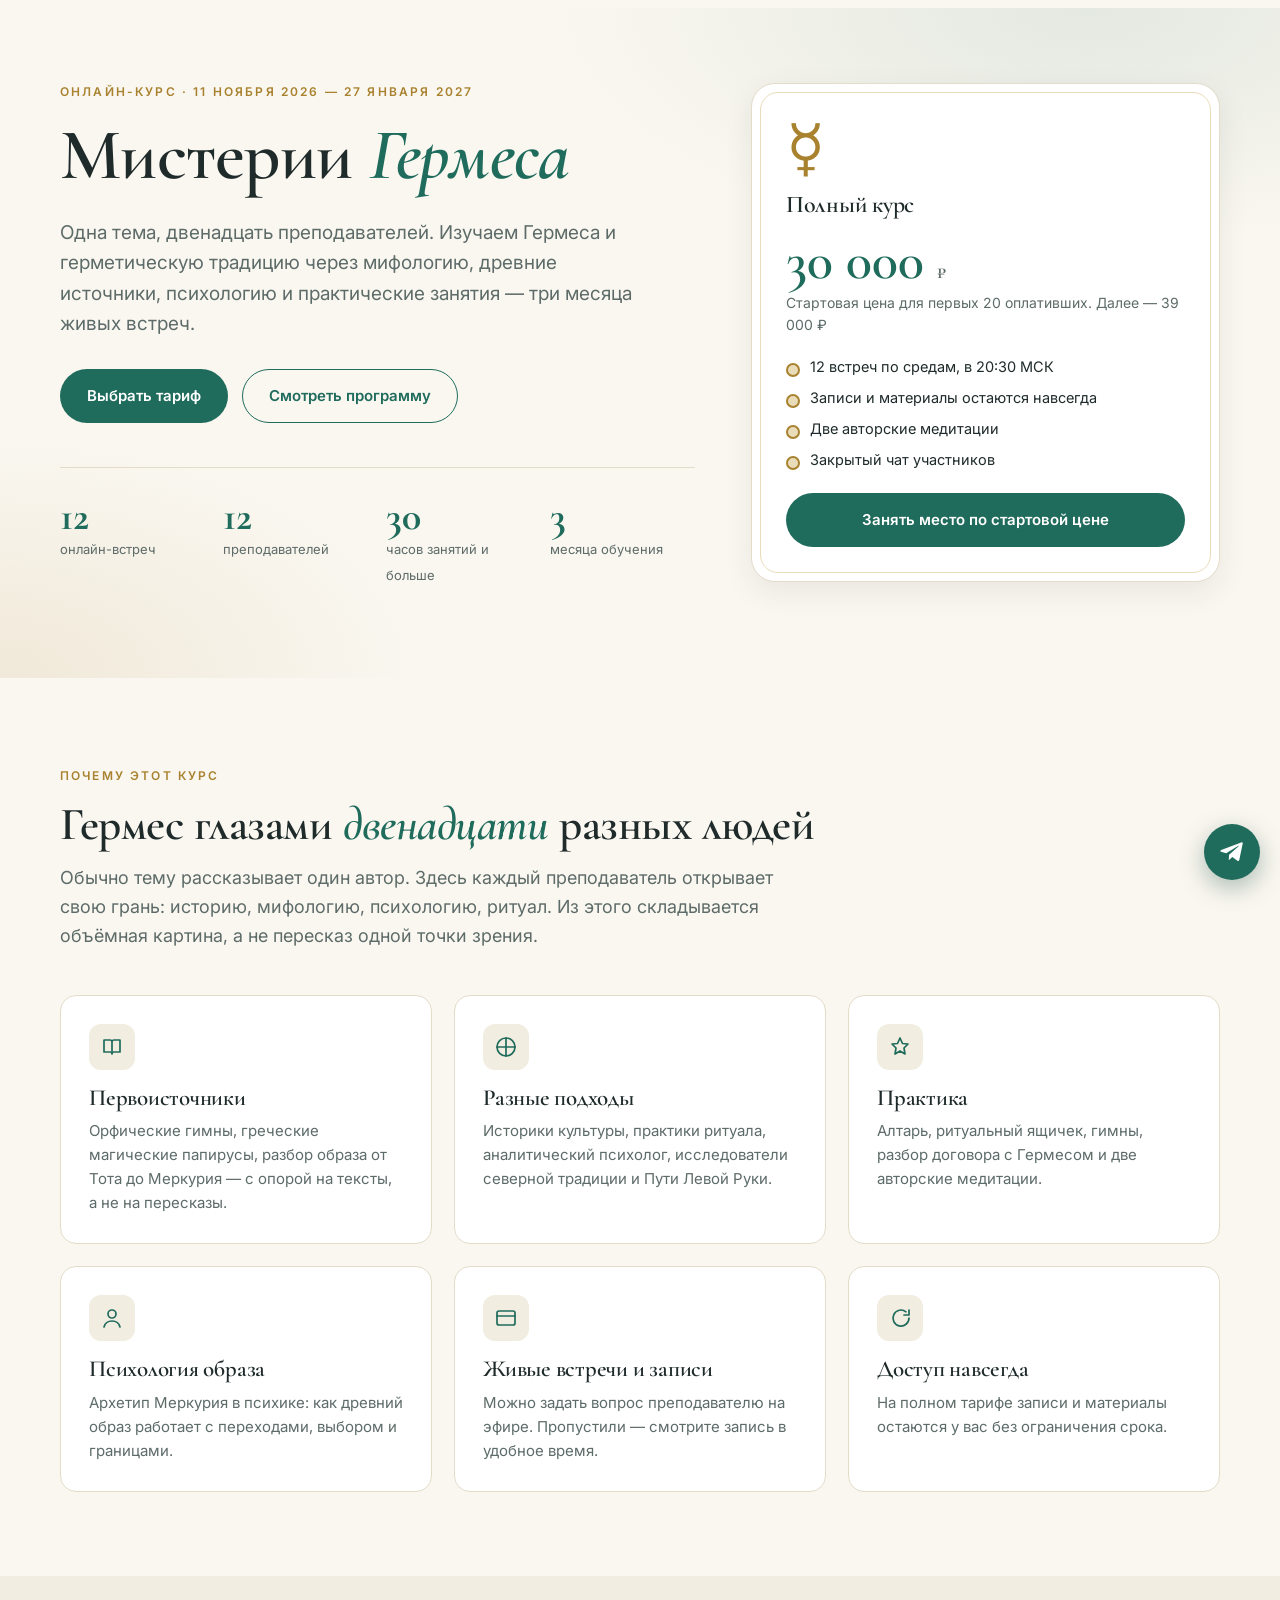
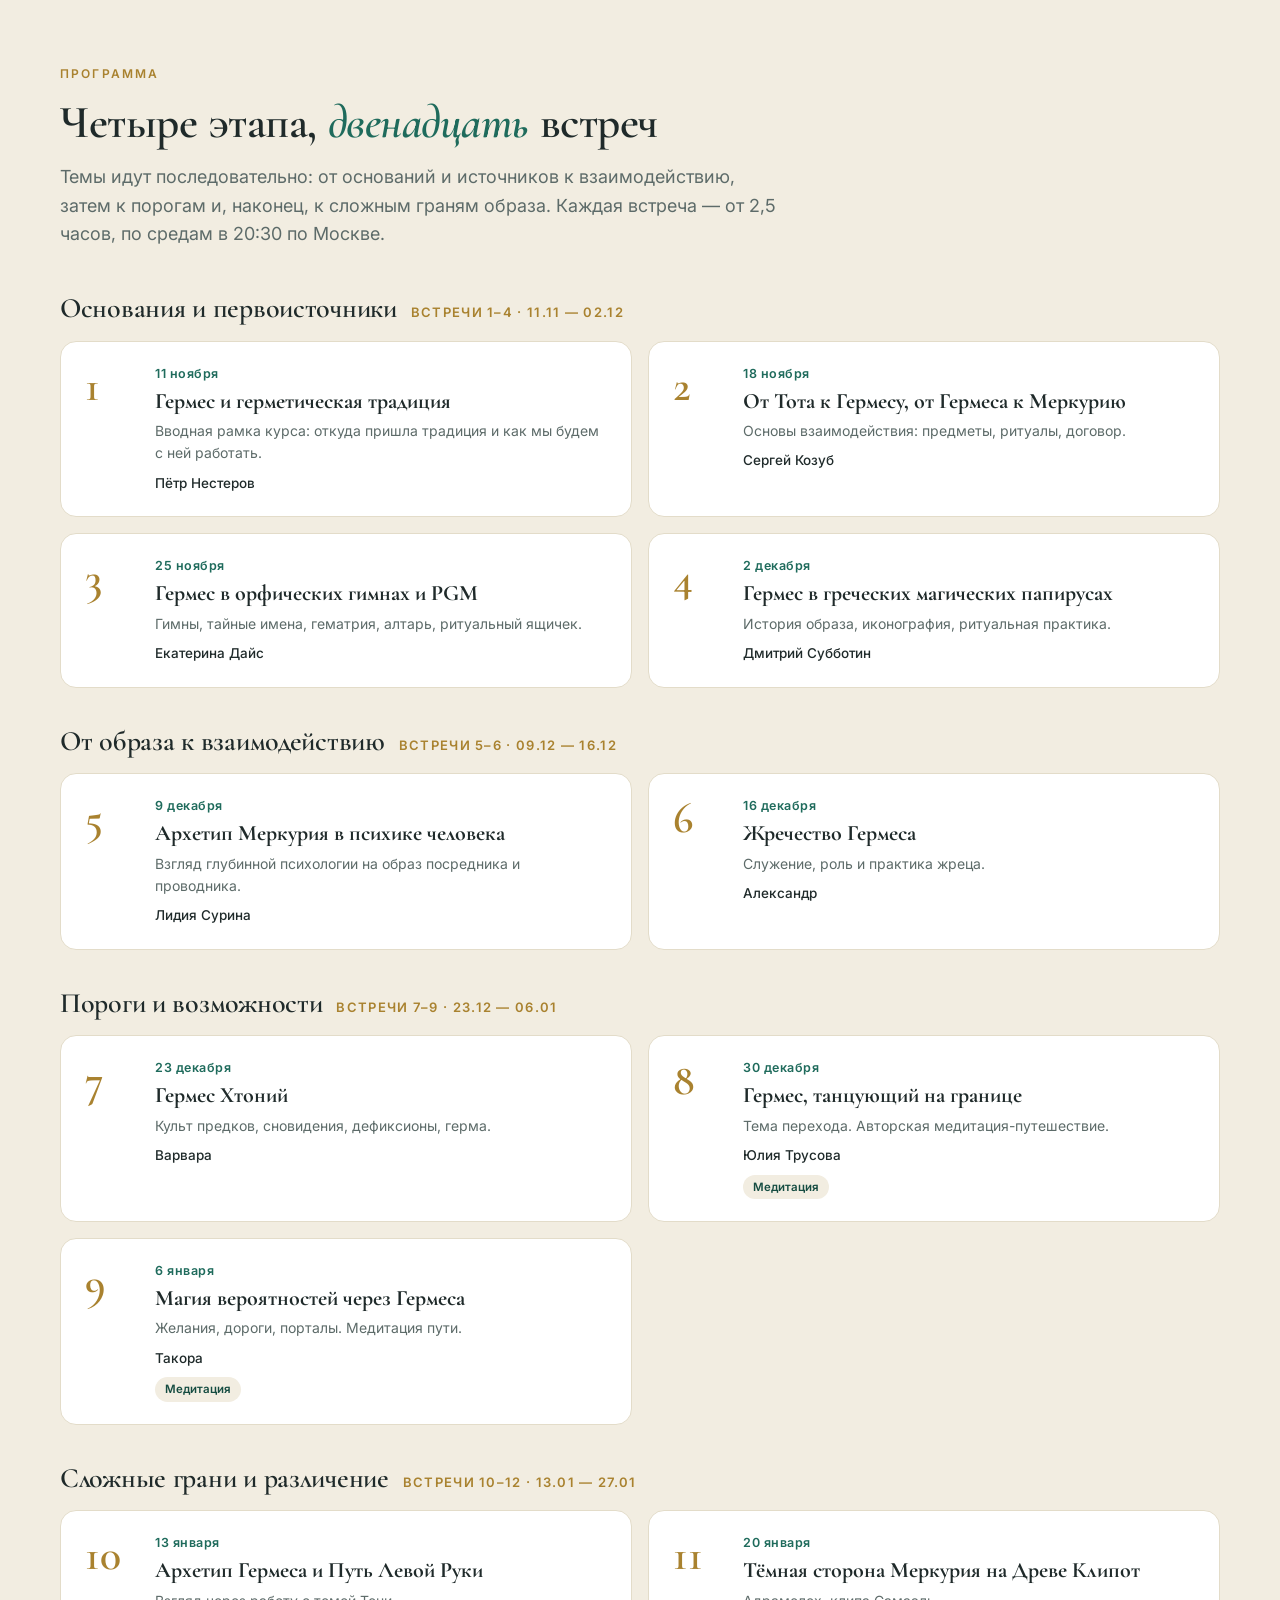
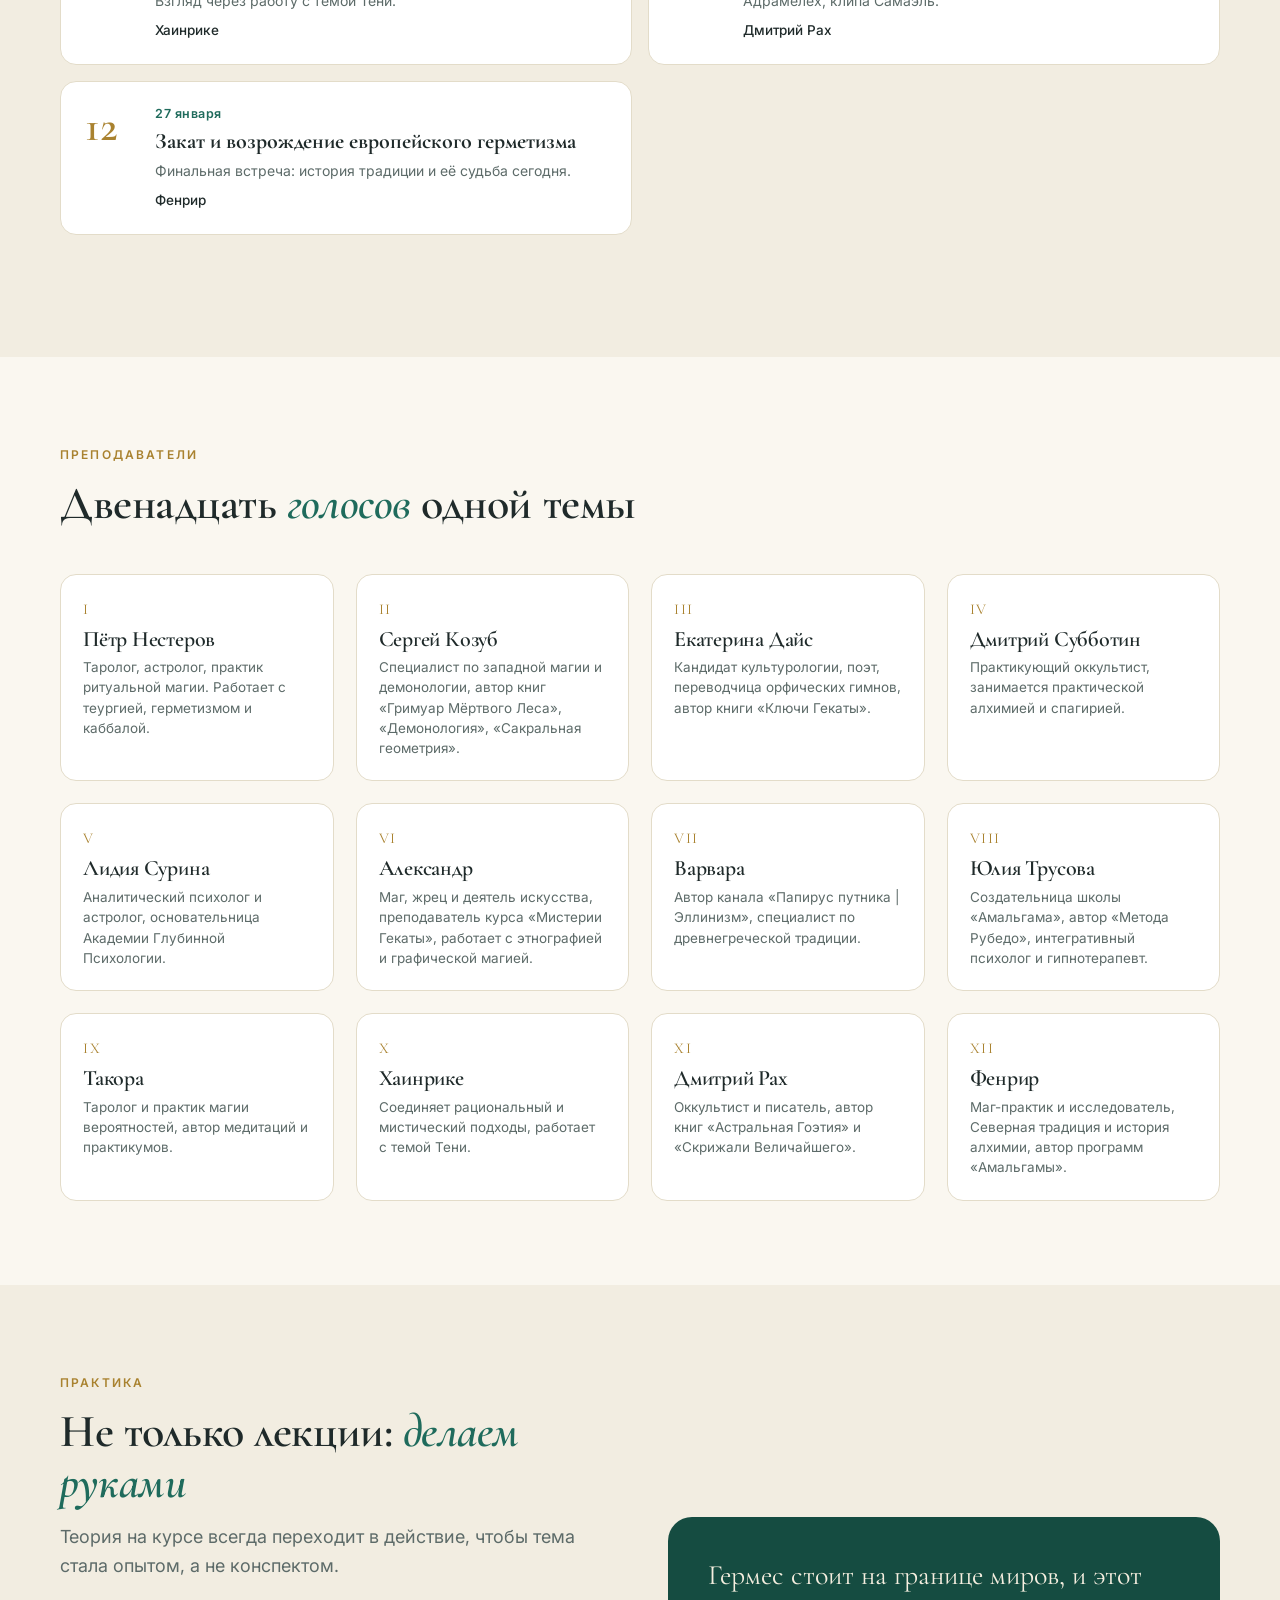
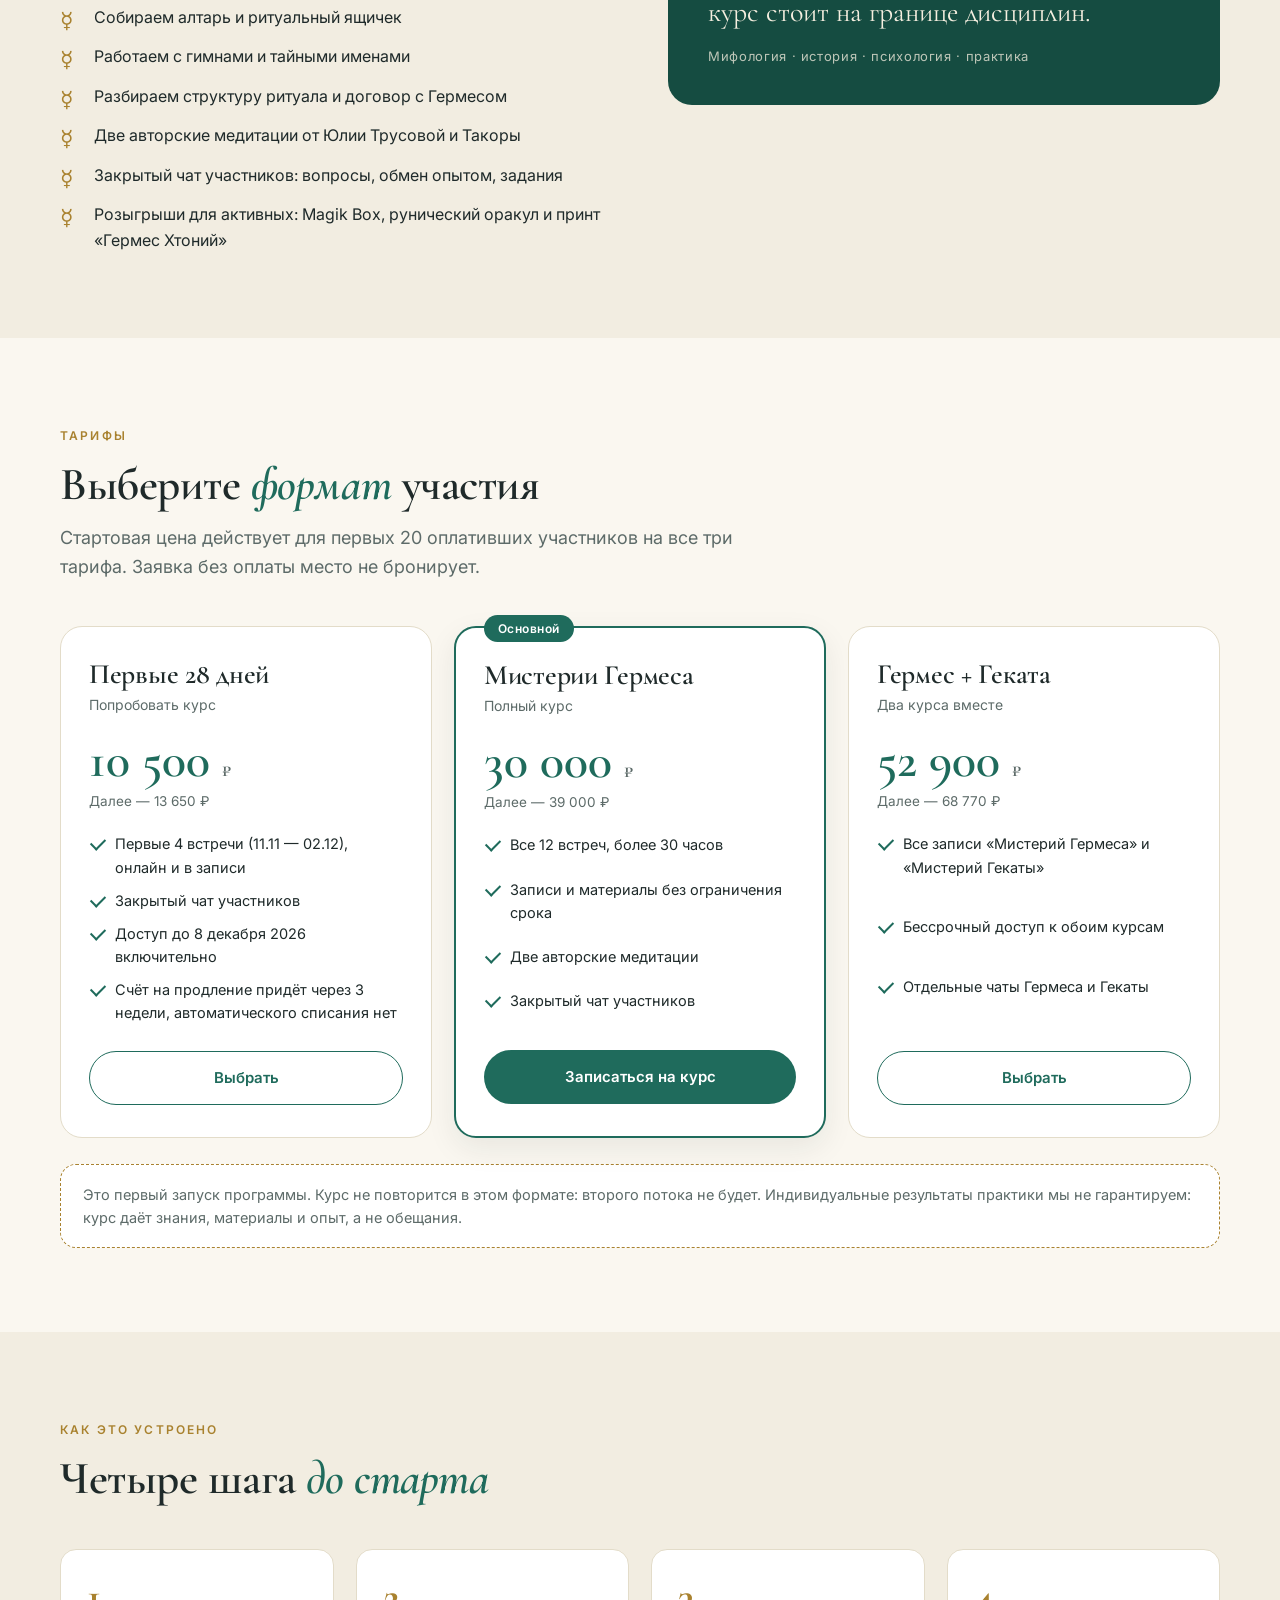
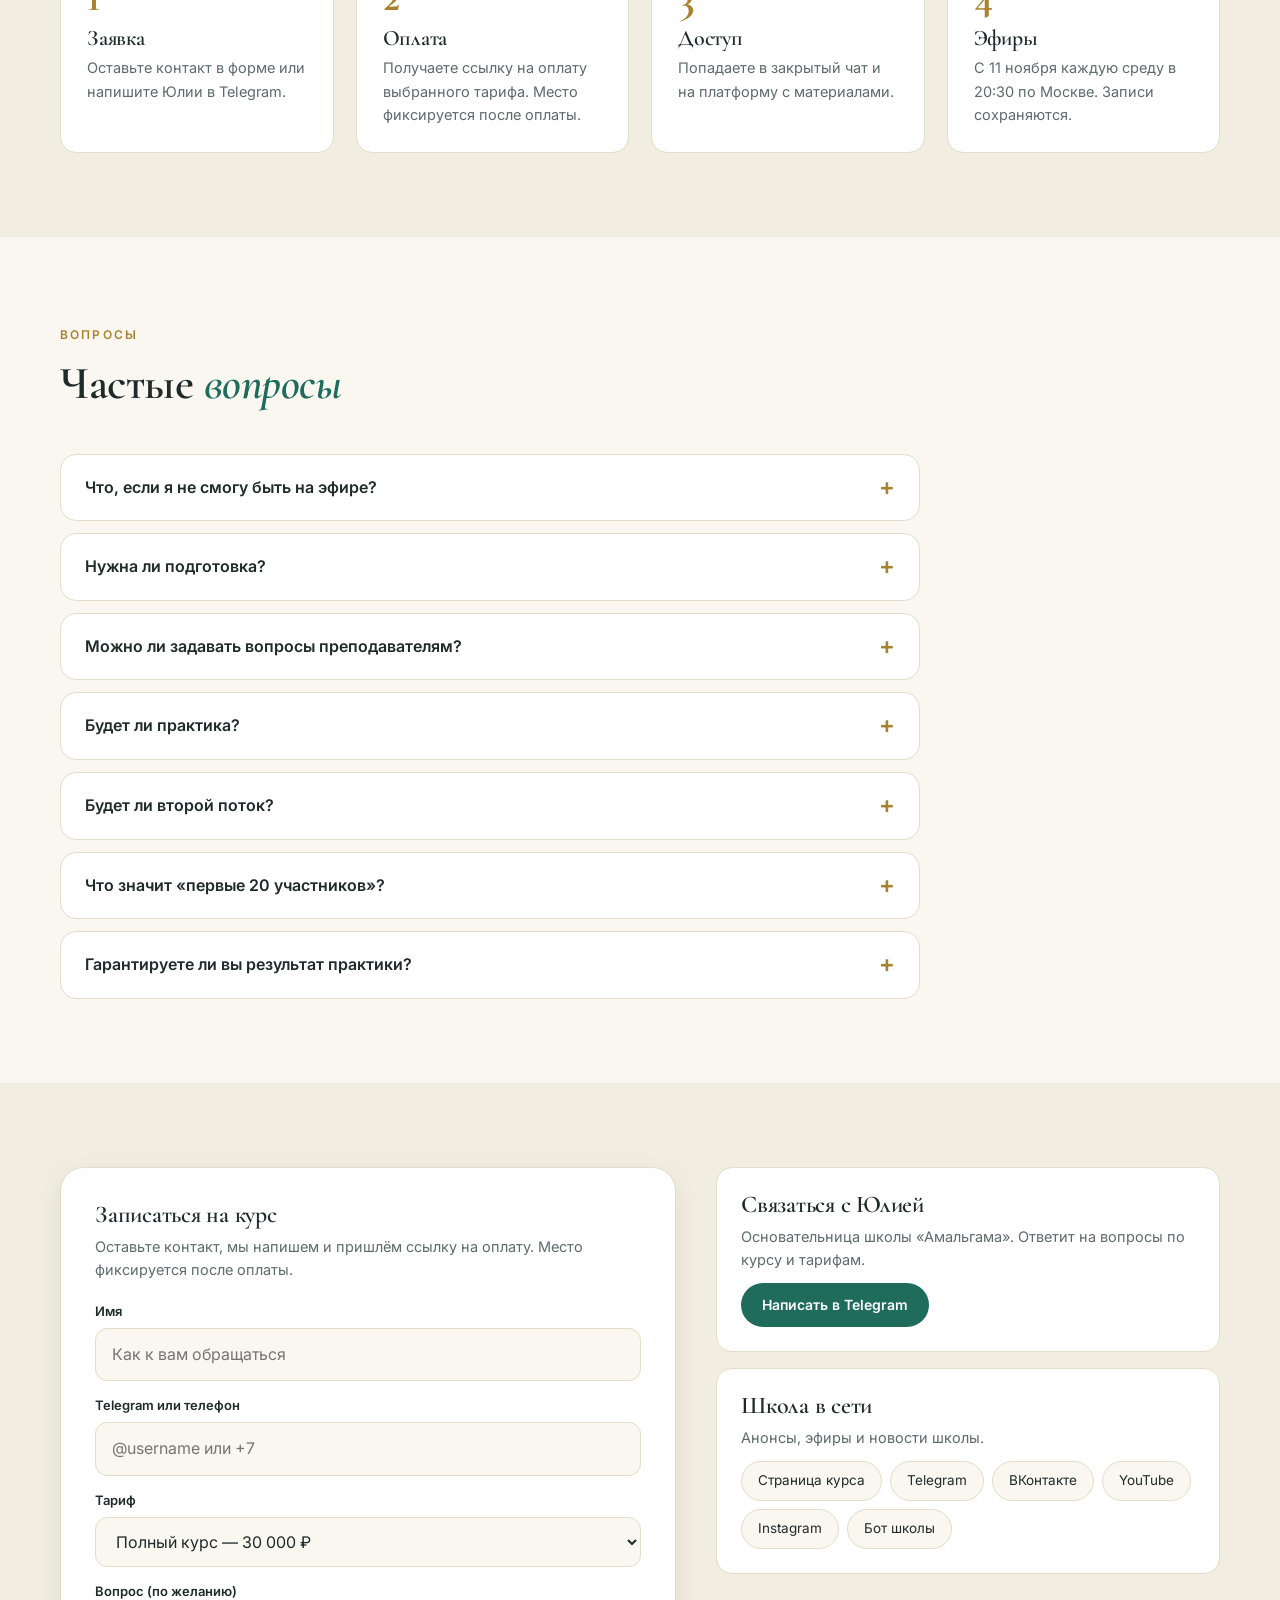
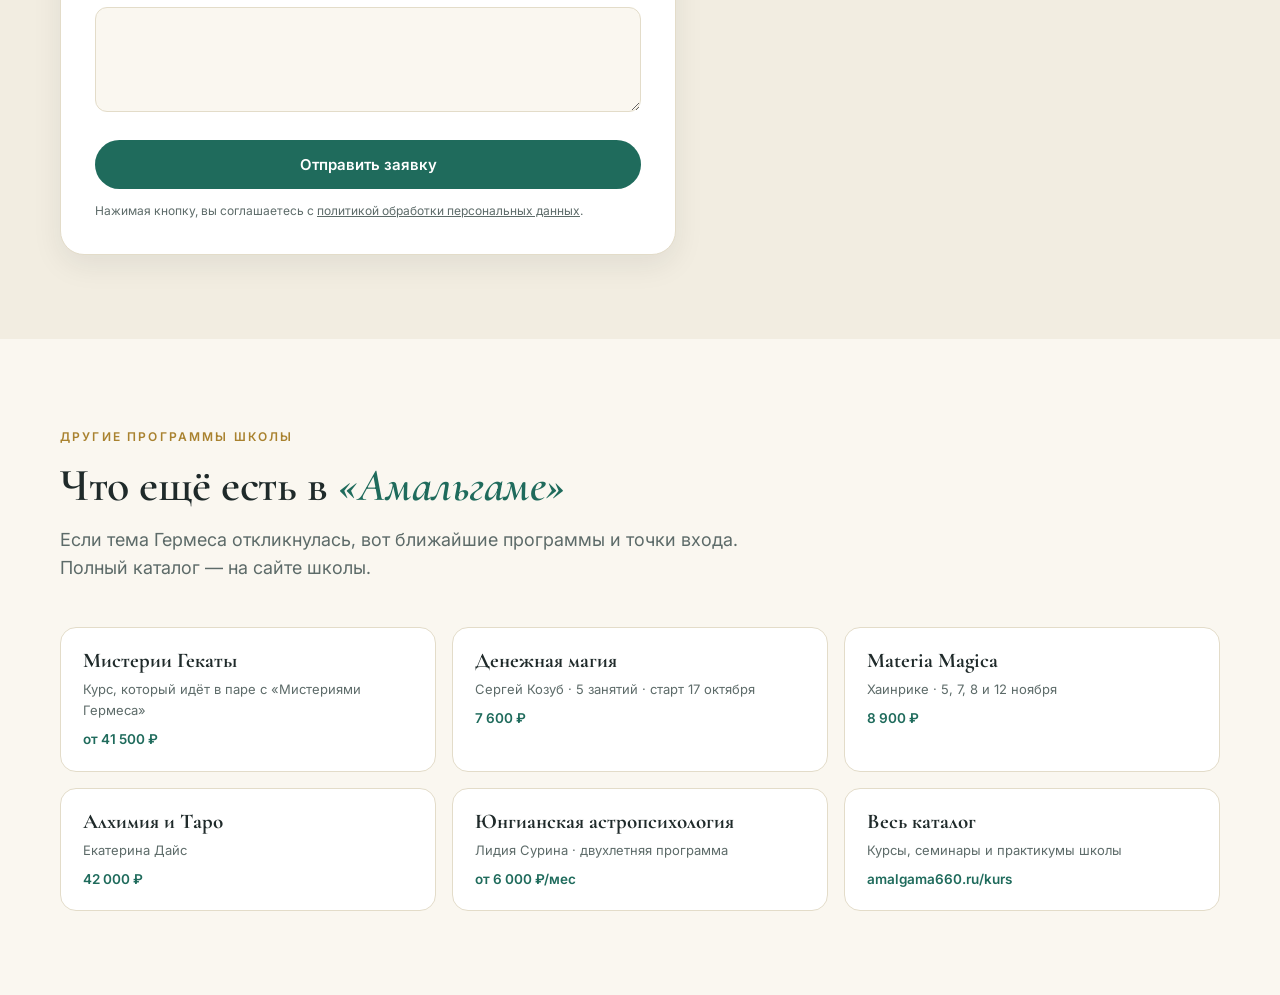
==== bez-shapki.html @ 13ae997c "add variant without header and footer" ====
<!DOCTYPE html>
<html lang="ru">
<head>
<meta charset="UTF-8">
<meta name="viewport" content="width=device-width, initial-scale=1">
<title>Мистерии Гермеса — онлайн-курс от школы «Амальгама»: 12 встреч, 12 преподавателей</title>
<meta name="description" content="Большой авторский онлайн-курс о Гермесе и герметической традиции: 12 встреч с 12 преподавателями, мифология, источники, психология и практика. Старт 11 ноября 2026. Полный курс — 30 000 ₽ для первых 20 участников.">
<link rel="preconnect" href="https://fonts.googleapis.com">
<link rel="preconnect" href="https://fonts.gstatic.com" crossorigin>
<link href="https://fonts.googleapis.com/css2?family=Cormorant+Garamond:ital,wght@0,500;0,600;0,700;1,500;1,600&family=Inter:wght@400;500;600;700&display=swap" rel="stylesheet">
<link rel="stylesheet" href="styles.css">
</head>
<body>

<main id="top" style="padding-top:8px">

<section class="hero">
  <div class="container hero__grid">
    <div>
      <span class="eyebrow">Онлайн-курс · 11 ноября 2026 — 27 января 2027</span>
      <h1>Мистерии <em>Гермеса</em></h1>
      <p class="hero__sub">Одна тема, двенадцать преподавателей. Изучаем Гермеса и герметическую традицию через мифологию, древние источники, психологию и практические занятия — три месяца живых встреч.</p>
      <div class="hero__cta">
        <a href="#tariffs" class="btn btn--primary">Выбрать тариф</a>
        <a href="#program" class="btn btn--ghost">Смотреть программу</a>
      </div>
      <div class="hero__facts">
        <div class="fact"><b data-target="12">12</b><span>онлайн-встреч</span></div>
        <div class="fact"><b data-target="12">12</b><span>преподавателей</span></div>
        <div class="fact"><b data-target="30">30</b><span>часов занятий и больше</span></div>
        <div class="fact"><b data-target="3">3</b><span>месяца обучения</span></div>
      </div>
    </div>
    <div class="hero__card">
      <div class="sym">&#9791;</div>
      <h3>Полный курс</h3>
      <div class="price">30 000 <small>₽</small></div>
      <div class="was">Стартовая цена для первых 20 оплативших. Далее — 39 000 ₽</div>
      <ul>
        <li>12 встреч по средам, в 20:30 МСК</li>
        <li>Записи и материалы остаются навсегда</li>
        <li>Две авторские медитации</li>
        <li>Закрытый чат участников</li>
      </ul>
      <a href="#contact" class="btn btn--primary">Занять место по стартовой цене</a>
    </div>
  </div>
</section>

<section id="why">
  <div class="container">
    <div class="section-head">
      <span class="eyebrow">Почему этот курс</span>
      <h2>Гермес глазами <em>двенадцати</em> разных людей</h2>
      <p class="lead">Обычно тему рассказывает один автор. Здесь каждый преподаватель открывает свою грань: историю, мифологию, психологию, ритуал. Из этого складывается объёмная картина, а не пересказ одной точки зрения.</p>
    </div>
    <div class="grid grid--3">
      <div class="adv"><div class="ico"><svg viewBox="0 0 24 24" fill="none" stroke="currentColor" stroke-width="1.7" stroke-linecap="round" stroke-linejoin="round"><path d="M4 5h6a2 2 0 0 1 2 2v12a2 2 0 0 0-2-2H4zM20 5h-6a2 2 0 0 0-2 2v12a2 2 0 0 1 2-2h6z"/></svg></div><h3>Первоисточники</h3><p>Орфические гимны, греческие магические папирусы, разбор образа от Тота до Меркурия — с опорой на тексты, а не на пересказы.</p></div>
      <div class="adv"><div class="ico"><svg viewBox="0 0 24 24" fill="none" stroke="currentColor" stroke-width="1.7" stroke-linecap="round" stroke-linejoin="round"><circle cx="12" cy="12" r="9"/><path d="M12 3v18M3 12h18"/></svg></div><h3>Разные подходы</h3><p>Историки культуры, практики ритуала, аналитический психолог, исследователи северной традиции и Пути Левой Руки.</p></div>
      <div class="adv"><div class="ico"><svg viewBox="0 0 24 24" fill="none" stroke="currentColor" stroke-width="1.7" stroke-linecap="round" stroke-linejoin="round"><path d="M12 3l2.5 5.5L20 9l-4 4 1 6-5-3-5 3 1-6-4-4 5.5-.5z"/></svg></div><h3>Практика</h3><p>Алтарь, ритуальный ящичек, гимны, разбор договора с Гермесом и две авторские медитации.</p></div>
      <div class="adv"><div class="ico"><svg viewBox="0 0 24 24" fill="none" stroke="currentColor" stroke-width="1.7" stroke-linecap="round" stroke-linejoin="round"><circle cx="12" cy="8" r="4"/><path d="M4 21c1-4 4-6 8-6s7 2 8 6"/></svg></div><h3>Психология образа</h3><p>Архетип Меркурия в психике: как древний образ работает с переходами, выбором и границами.</p></div>
      <div class="adv"><div class="ico"><svg viewBox="0 0 24 24" fill="none" stroke="currentColor" stroke-width="1.7" stroke-linecap="round" stroke-linejoin="round"><rect x="3" y="5" width="18" height="14" rx="2"/><path d="M3 10h18"/></svg></div><h3>Живые встречи и записи</h3><p>Можно задать вопрос преподавателю на эфире. Пропустили — смотрите запись в удобное время.</p></div>
      <div class="adv"><div class="ico"><svg viewBox="0 0 24 24" fill="none" stroke="currentColor" stroke-width="1.7" stroke-linecap="round" stroke-linejoin="round"><path d="M21 12a8 8 0 1 1-3-6.2"/><path d="M21 4v5h-5"/></svg></div><h3>Доступ навсегда</h3><p>На полном тарифе записи и материалы остаются у вас без ограничения срока.</p></div>
    </div>
  </div>
</section>

<section id="program" class="alt">
  <div class="container">
    <div class="section-head">
      <span class="eyebrow">Программа</span>
      <h2>Четыре этапа, <em>двенадцать</em> встреч</h2>
      <p class="lead">Темы идут последовательно: от оснований и источников к взаимодействию, затем к порогам и, наконец, к сложным граням образа. Каждая встреча — от 2,5 часов, по средам в 20:30 по Москве.</p>
    </div>

    <div class="stage">
      <div class="stage__head"><h3>Основания и первоисточники</h3><span>Встречи 1–4 · 11.11 — 02.12</span></div>
      <div class="meetings">
        <div class="meeting"><div class="meeting__n">1</div><div><div class="meeting__date">11 ноября</div><h4>Гермес и герметическая традиция</h4><p>Вводная рамка курса: откуда пришла традиция и как мы будем с ней работать.</p><div class="who">Пётр Нестеров</div></div></div>
        <div class="meeting"><div class="meeting__n">2</div><div><div class="meeting__date">18 ноября</div><h4>От Тота к Гермесу, от Гермеса к Меркурию</h4><p>Основы взаимодействия: предметы, ритуалы, договор.</p><div class="who">Сергей Козуб</div></div></div>
        <div class="meeting"><div class="meeting__n">3</div><div><div class="meeting__date">25 ноября</div><h4>Гермес в орфических гимнах и PGM</h4><p>Гимны, тайные имена, гематрия, алтарь, ритуальный ящичек.</p><div class="who">Екатерина Дайс</div></div></div>
        <div class="meeting"><div class="meeting__n">4</div><div><div class="meeting__date">2 декабря</div><h4>Гермес в греческих магических папирусах</h4><p>История образа, иконография, ритуальная практика.</p><div class="who">Дмитрий Субботин</div></div></div>
      </div>
    </div>

    <div class="stage">
      <div class="stage__head"><h3>От образа к взаимодействию</h3><span>Встречи 5–6 · 09.12 — 16.12</span></div>
      <div class="meetings">
        <div class="meeting"><div class="meeting__n">5</div><div><div class="meeting__date">9 декабря</div><h4>Архетип Меркурия в психике человека</h4><p>Взгляд глубинной психологии на образ посредника и проводника.</p><div class="who">Лидия Сурина</div></div></div>
        <div class="meeting"><div class="meeting__n">6</div><div><div class="meeting__date">16 декабря</div><h4>Жречество Гермеса</h4><p>Служение, роль и практика жреца.</p><div class="who">Александр</div></div></div>
      </div>
    </div>

    <div class="stage">
      <div class="stage__head"><h3>Пороги и возможности</h3><span>Встречи 7–9 · 23.12 — 06.01</span></div>
      <div class="meetings">
        <div class="meeting"><div class="meeting__n">7</div><div><div class="meeting__date">23 декабря</div><h4>Гермес Хтоний</h4><p>Культ предков, сновидения, дефиксионы, герма.</p><div class="who">Варвара</div></div></div>
        <div class="meeting"><div class="meeting__n">8</div><div><div class="meeting__date">30 декабря</div><h4>Гермес, танцующий на границе</h4><p>Тема перехода. Авторская медитация-путешествие.</p><div class="who">Юлия Трусова</div><span class="tag">Медитация</span></div></div>
        <div class="meeting"><div class="meeting__n">9</div><div><div class="meeting__date">6 января</div><h4>Магия вероятностей через Гермеса</h4><p>Желания, дороги, порталы. Медитация пути.</p><div class="who">Такора</div><span class="tag">Медитация</span></div></div>
      </div>
    </div>

    <div class="stage">
      <div class="stage__head"><h3>Сложные грани и различение</h3><span>Встречи 10–12 · 13.01 — 27.01</span></div>
      <div class="meetings">
        <div class="meeting"><div class="meeting__n">10</div><div><div class="meeting__date">13 января</div><h4>Архетип Гермеса и Путь Левой Руки</h4><p>Взгляд через работу с темой Тени.</p><div class="who">Хаинрике</div></div></div>
        <div class="meeting"><div class="meeting__n">11</div><div><div class="meeting__date">20 января</div><h4>Тёмная сторона Меркурия на Древе Клипот</h4><p>Адрамелех, клипа Самаэль.</p><div class="who">Дмитрий Рах</div></div></div>
        <div class="meeting"><div class="meeting__n">12</div><div><div class="meeting__date">27 января</div><h4>Закат и возрождение европейского герметизма</h4><p>Финальная встреча: история традиции и её судьба сегодня.</p><div class="who">Фенрир</div></div></div>
      </div>
    </div>
  </div>
</section>

<section id="teachers">
  <div class="container">
    <div class="section-head">
      <span class="eyebrow">Преподаватели</span>
      <h2>Двенадцать <em>голосов</em> одной темы</h2>
    </div>
    <div class="grid grid--4">
      <div class="teacher"><div class="num">I</div><h3>Пётр Нестеров</h3><p>Таролог, астролог, практик ритуальной магии. Работает с теургией, герметизмом и каббалой.</p></div>
      <div class="teacher"><div class="num">II</div><h3>Сергей Козуб</h3><p>Специалист по западной магии и демонологии, автор книг «Гримуар Мёртвого Леса», «Демонология», «Сакральная геометрия».</p></div>
      <div class="teacher"><div class="num">III</div><h3>Екатерина Дайс</h3><p>Кандидат культурологии, поэт, переводчица орфических гимнов, автор книги «Ключи Гекаты».</p></div>
      <div class="teacher"><div class="num">IV</div><h3>Дмитрий Субботин</h3><p>Практикующий оккультист, занимается практической алхимией и спагирией.</p></div>
      <div class="teacher"><div class="num">V</div><h3>Лидия Сурина</h3><p>Аналитический психолог и астролог, основательница Академии Глубинной Психологии.</p></div>
      <div class="teacher"><div class="num">VI</div><h3>Александр</h3><p>Маг, жрец и деятель искусства, преподаватель курса «Мистерии Гекаты», работает с этнографией и графической магией.</p></div>
      <div class="teacher"><div class="num">VII</div><h3>Варвара</h3><p>Автор канала «Папирус путника | Эллинизм», специалист по древнегреческой традиции.</p></div>
      <div class="teacher"><div class="num">VIII</div><h3>Юлия Трусова</h3><p>Создательница школы «Амальгама», автор «Метода Рубедо», интегративный психолог и гипнотерапевт.</p></div>
      <div class="teacher"><div class="num">IX</div><h3>Такора</h3><p>Таролог и практик магии вероятностей, автор медитаций и практикумов.</p></div>
      <div class="teacher"><div class="num">X</div><h3>Хаинрике</h3><p>Соединяет рациональный и мистический подходы, работает с темой Тени.</p></div>
      <div class="teacher"><div class="num">XI</div><h3>Дмитрий Рах</h3><p>Оккультист и писатель, автор книг «Астральная Гоэтия» и «Скрижали Величайшего».</p></div>
      <div class="teacher"><div class="num">XII</div><h3>Фенрир</h3><p>Маг-практик и исследователь, Северная традиция и история алхимии, автор программ «Амальгамы».</p></div>
    </div>
  </div>
</section>

<section id="practice" class="alt">
  <div class="container practice">
    <div>
      <span class="eyebrow">Практика</span>
      <h2>Не только лекции: <em>делаем руками</em></h2>
      <p class="lead" style="margin-bottom:24px">Теория на курсе всегда переходит в действие, чтобы тема стала опытом, а не конспектом.</p>
      <ul class="checks">
        <li>Собираем алтарь и ритуальный ящичек</li>
        <li>Работаем с гимнами и тайными именами</li>
        <li>Разбираем структуру ритуала и договор с Гермесом</li>
        <li>Две авторские медитации от Юлии Трусовой и Такоры</li>
        <li>Закрытый чат участников: вопросы, обмен опытом, задания</li>
        <li>Розыгрыши для активных: Magik Box, рунический оракул и принт «Гермес Хтоний»</li>
      </ul>
    </div>
    <div class="quote">Гермес стоит на границе миров, и этот курс стоит на границе дисциплин.
      <small>Мифология · история · психология · практика</small>
    </div>
  </div>
</section>

<section id="tariffs">
  <div class="container">
    <div class="section-head">
      <span class="eyebrow">Тарифы</span>
      <h2>Выберите <em>формат</em> участия</h2>
      <p class="lead">Стартовая цена действует для первых 20 оплативших участников на все три тарифа. Заявка без оплаты место не бронирует.</p>
    </div>
    <div class="tariffs">
      <div class="tariff">
        <h3>Первые 28 дней</h3>
        <div class="sub">Попробовать курс</div>
        <div class="price">10 500 <small>₽</small></div>
        <div class="then">Далее — 13 650 ₽</div>
        <ul>
          <li>Первые 4 встречи (11.11 — 02.12), онлайн и в записи</li>
          <li>Закрытый чат участников</li>
          <li>Доступ до 8 декабря 2026 включительно</li>
          <li>Счёт на продление придёт через 3 недели, автоматического списания нет</li>
        </ul>
        <a href="#contact" class="btn btn--ghost" data-tariff="Первые 28 дней — 10 500 ₽">Выбрать</a>
      </div>
      <div class="tariff tariff--main">
        <span class="tariff__badge">Основной</span>
        <h3>Мистерии Гермеса</h3>
        <div class="sub">Полный курс</div>
        <div class="price">30 000 <small>₽</small></div>
        <div class="then">Далее — 39 000 ₽</div>
        <ul>
          <li>Все 12 встреч, более 30 часов</li>
          <li>Записи и материалы без ограничения срока</li>
          <li>Две авторские медитации</li>
          <li>Закрытый чат участников</li>
        </ul>
        <a href="#contact" class="btn btn--primary" data-tariff="Полный курс — 30 000 ₽">Записаться на курс</a>
      </div>
      <div class="tariff">
        <h3>Гермес + Геката</h3>
        <div class="sub">Два курса вместе</div>
        <div class="price">52 900 <small>₽</small></div>
        <div class="then">Далее — 68 770 ₽</div>
        <ul>
          <li>Все записи «Мистерий Гермеса» и «Мистерий Гекаты»</li>
          <li>Бессрочный доступ к обоим курсам</li>
          <li>Отдельные чаты Гермеса и Гекаты</li>
        </ul>
        <a href="#contact" class="btn btn--ghost" data-tariff="Гермес + Геката — 52 900 ₽">Выбрать</a>
      </div>
    </div>
    <div class="note">Это первый запуск программы. Курс не повторится в этом формате: второго потока не будет. Индивидуальные результаты практики мы не гарантируем: курс даёт знания, материалы и опыт, а не обещания.</div>
  </div>
</section>

<section class="alt" id="how">
  <div class="container">
    <div class="section-head">
      <span class="eyebrow">Как это устроено</span>
      <h2>Четыре шага <em>до старта</em></h2>
    </div>
    <div class="grid grid--4">
      <div class="step"><b>1</b><h3>Заявка</h3><p>Оставьте контакт в форме или напишите Юлии в Telegram.</p></div>
      <div class="step"><b>2</b><h3>Оплата</h3><p>Получаете ссылку на оплату выбранного тарифа. Место фиксируется после оплаты.</p></div>
      <div class="step"><b>3</b><h3>Доступ</h3><p>Попадаете в закрытый чат и на платформу с материалами.</p></div>
      <div class="step"><b>4</b><h3>Эфиры</h3><p>С 11 ноября каждую среду в 20:30 по Москве. Записи сохраняются.</p></div>
    </div>
  </div>
</section>

<section id="faq">
  <div class="container">
    <div class="section-head">
      <span class="eyebrow">Вопросы</span>
      <h2>Частые <em>вопросы</em></h2>
    </div>
    <div class="faq">
      <details class="faq__item"><summary>Что, если я не смогу быть на эфире?</summary><p>Будет запись. На полном курсе и в пакете с Гекатой записи доступны бессрочно. На тарифе «Первые 28 дней» — четыре встречи до 8 декабря.</p></details>
      <details class="faq__item"><summary>Нужна ли подготовка?</summary><p>Курс рассчитан и на новичков, и на практиков: первый этап даёт основания и первоисточники, дальше углубляемся. Знание традиции заранее не требуется.</p></details>
      <details class="faq__item"><summary>Можно ли задавать вопросы преподавателям?</summary><p>Да. Встречи проходят онлайн, вопросы можно задать на эфире и в закрытом чате участников.</p></details>
      <details class="faq__item"><summary>Будет ли практика?</summary><p>Да: алтарь, ритуальный ящичек, гимны, разбор структуры ритуала и договора с Гермесом, две авторские медитации.</p></details>
      <details class="faq__item"><summary>Будет ли второй поток?</summary><p>Нет. В таком формате, с этим составом из двенадцати преподавателей, курс повторяться не будет.</p></details>
      <details class="faq__item"><summary>Что значит «первые 20 участников»?</summary><p>Стартовые цены действуют для первых 20 оплативших на все три тарифа. После этого стоимость вырастает до 13 650, 39 000 и 68 770 ₽ соответственно.</p></details>
      <details class="faq__item"><summary>Гарантируете ли вы результат практики?</summary><p>Нет. Мы даём знания, структуру и практики, а личный опыт у каждого свой.</p></details>
    </div>
  </div>
</section>

<section id="contact" class="alt">
  <div class="container contact__grid">
    <form class="form" id="leadForm" novalidate>
      <h3>Записаться на курс</h3>
      <p class="s">Оставьте контакт, мы напишем и пришлём ссылку на оплату. Место фиксируется после оплаты.</p>
      <div class="field"><label for="f-name">Имя</label><input id="f-name" name="name" type="text" placeholder="Как к вам обращаться" required></div>
      <div class="field"><label for="f-contact">Telegram или телефон</label><input id="f-contact" name="contact" type="text" placeholder="@username или +7" required></div>
      <div class="field"><label for="f-tariff">Тариф</label>
        <select id="f-tariff" name="tariff">
          <option>Полный курс — 30 000 ₽</option>
          <option>Первые 28 дней — 10 500 ₽</option>
          <option>Гермес + Геката — 52 900 ₽</option>
          <option>Нужна консультация</option>
        </select>
      </div>
      <div class="field"><label for="f-msg">Вопрос (по желанию)</label><textarea id="f-msg" name="comment" rows="3"></textarea></div>
      <input type="text" name="_gotcha" style="display:none" tabindex="-1" autocomplete="off">
      <button type="submit" class="btn btn--primary">Отправить заявку</button>
      <small>Нажимая кнопку, вы соглашаетесь с <a href="privacy.html">политикой обработки персональных данных</a>.</small>
    </form>
    <div>
      <div class="contact-card">
        <h3>Связаться с Юлией</h3>
        <p>Основательница школы «Амальгама». Ответит на вопросы по курсу и тарифам.</p>
        <a href="https://t.me/Yuliya_Trusova" class="btn btn--primary btn--sm" target="_blank" rel="noopener">Написать в Telegram</a>
      </div>
      <div class="contact-card">
        <h3>Школа в сети</h3>
        <p>Анонсы, эфиры и новости школы.</p>
        <div class="socials">
          <a href="https://amalgama660.ru/Hermes" target="_blank" rel="noopener">Страница курса</a>
          <a href="https://t.me/amalgama660" target="_blank" rel="noopener">Telegram</a>
          <a href="https://vk.com/amalgama_school" target="_blank" rel="noopener">ВКонтакте</a>
          <a href="https://www.youtube.com/@amalgama660" target="_blank" rel="noopener">YouTube</a>
          <a href="https://www.instagram.com/amalgama660/" target="_blank" rel="noopener">Instagram</a>
          <a href="https://t.me/amalgamaschool_bot" target="_blank" rel="noopener">Бот школы</a>
        </div>
      </div>
    </div>
  </div>
</section>

<section>
  <div class="container">
    <div class="section-head">
      <span class="eyebrow">Другие программы школы</span>
      <h2>Что ещё есть в <em>«Амальгаме»</em></h2>
      <p class="lead">Если тема Гермеса откликнулась, вот ближайшие программы и точки входа. Полный каталог — на сайте школы.</p>
    </div>
    <div class="progs">
      <a class="prog" href="https://amalgama660.ru/Hecate" target="_blank" rel="noopener"><b>Мистерии Гекаты</b><span>Курс, который идёт в паре с «Мистериями Гермеса»</span><i>от 41 500 ₽</i></a>
      <a class="prog" href="https://amalgama660.ru/MoneyMagicKozub" target="_blank" rel="noopener"><b>Денежная магия</b><span>Сергей Козуб · 5 занятий · старт 17 октября</span><i>7 600 ₽</i></a>
      <a class="prog" href="https://amalgama660.ru/MateriaMagica" target="_blank" rel="noopener"><b>Materia Magica</b><span>Хаинрике · 5, 7, 8 и 12 ноября</span><i>8 900 ₽</i></a>
      <a class="prog" href="https://amalgama660.ru/AlchemyAndTarot" target="_blank" rel="noopener"><b>Алхимия и Таро</b><span>Екатерина Дайс</span><i>42 000 ₽</i></a>
      <a class="prog" href="https://amalgama660.ru/JungAstropsychology2025" target="_blank" rel="noopener"><b>Юнгианская астропсихология</b><span>Лидия Сурина · двухлетняя программа</span><i>от 6 000 ₽/мес</i></a>
      <a class="prog" href="https://amalgama660.ru/kurs" target="_blank" rel="noopener"><b>Весь каталог</b><span>Курсы, семинары и практикумы школы</span><i>amalgama660.ru/kurs</i></a>
    </div>
  </div>
</section>

</main>

<a href="https://t.me/Yuliya_Trusova" class="fab" target="_blank" rel="noopener" aria-label="Написать в Telegram">
  <svg viewBox="0 0 24 24" fill="currentColor"><path d="M21.9 4.2 18.7 19.3c-.2 1-.9 1.3-1.7.8l-4.7-3.5-2.3 2.2c-.3.3-.5.5-1 .5l.3-4.8 8.8-7.9c.4-.3-.1-.5-.6-.2L6.6 13.2 1.9 11.7c-1-.3-1-1 .2-1.5L20.4 3.2c.9-.3 1.6.2 1.5 1z"/></svg>
</a>

<script src="script.js"></script>
</body>
</html>
---- styles.css ----
:root{
  --bg:#faf7f0;--bg2:#f2ede1;--card:#ffffff;--ink:#1f2a2a;--muted:#5d6b69;
  --em:#1f6b5c;--em-d:#154c41;--gold:#a9822f;--gold-l:#e9dcb8;--line:#e3dcc9;
  --r:16px;--sh:0 10px 30px rgba(31,42,42,.08);
  --ff-h:'Cormorant Garamond',Georgia,serif;--ff-b:'Inter',system-ui,sans-serif;
}
*{box-sizing:border-box;margin:0;padding:0}
html{scroll-behavior:smooth}
body{font-family:var(--ff-b);background:var(--bg);color:var(--ink);line-height:1.6;font-size:16px;-webkit-font-smoothing:antialiased}
img,svg{max-width:100%;display:block}
a{color:inherit;text-decoration:none}
.container{width:min(1160px,100% - 40px);margin-inline:auto}
h1,h2,h3{font-family:var(--ff-h);font-weight:600;line-height:1.12;letter-spacing:-.01em}
h1{font-size:clamp(40px,6vw,72px)}
h2{font-size:clamp(30px,4vw,46px);margin-bottom:14px}
h3{font-size:24px}
em{font-style:italic;color:var(--em)}
section{padding:84px 0}
.eyebrow{display:inline-block;font-size:12px;letter-spacing:.18em;text-transform:uppercase;color:var(--gold);font-weight:600;margin-bottom:14px}
.lead{color:var(--muted);font-size:18px;max-width:720px}
.section-head{margin-bottom:44px}
.alt{background:var(--bg2)}

/* buttons */
.btn{display:inline-flex;align-items:center;justify-content:center;gap:8px;padding:14px 26px;border-radius:999px;font-weight:600;font-size:15px;border:1.5px solid transparent;cursor:pointer;transition:.2s;font-family:inherit;white-space:nowrap}
.btn--primary{background:var(--em);color:#fff}
.btn--primary:hover{background:var(--em-d);transform:translateY(-1px)}
.btn--ghost{border-color:var(--em);color:var(--em);background:transparent}
.btn--ghost:hover{background:var(--em);color:#fff}
.btn--sm{padding:10px 20px;font-size:14px}

/* header */
.header{position:sticky;top:0;z-index:50;background:rgba(250,247,240,.92);backdrop-filter:blur(10px);border-bottom:1px solid transparent;transition:.2s}
.header.scrolled{border-color:var(--line)}
.header__inner{display:flex;align-items:center;gap:24px;min-width:0;height:72px}
.logo{display:flex;align-items:center;gap:10px;flex-shrink:0;font-family:var(--ff-h);font-size:26px;font-weight:600}
.logo svg{width:30px;height:30px}
.logo small{font-family:var(--ff-b);font-size:12px;color:var(--muted);letter-spacing:.08em;text-transform:uppercase;font-weight:500}
.nav{display:flex;gap:26px;margin-left:auto}
.nav a{font-size:14.5px;color:var(--muted);white-space:nowrap;transition:.2s}
.nav a:hover{color:var(--em)}
.burger{display:none;width:42px;height:42px;border:0;background:none;cursor:pointer;margin-left:auto;position:relative}
.burger span,.burger::before,.burger::after{content:"";position:absolute;left:9px;right:9px;height:2px;background:var(--ink);transition:.2s}
.burger::before{top:14px}.burger span{top:20px}.burger::after{top:26px}
.burger.is-open::before{transform:translateY(6px) rotate(45deg)}
.burger.is-open span{opacity:0}
.burger.is-open::after{transform:translateY(-6px) rotate(-45deg)}

/* hero */
.hero{padding:70px 0 90px;background:
  radial-gradient(900px 400px at 85% 0%,rgba(31,107,92,.10),transparent 60%),
  radial-gradient(700px 400px at 0% 100%,rgba(169,130,47,.12),transparent 60%)}
.hero__grid{display:grid;grid-template-columns:1.15fr .85fr;gap:56px;align-items:center}
.hero__sub{font-size:19px;color:var(--muted);margin:22px 0 30px;max-width:600px}
.hero__cta{display:flex;gap:14px;flex-wrap:wrap}
.hero__facts{display:grid;grid-template-columns:repeat(4,1fr);gap:18px;margin-top:44px;padding-top:28px;border-top:1px solid var(--line)}
.fact b{display:block;font-family:var(--ff-h);font-size:40px;color:var(--em);line-height:1}
.fact span{font-size:13px;color:var(--muted)}
.hero__card{background:var(--card);border:1px solid var(--line);border-radius:24px;padding:34px;box-shadow:var(--sh);position:relative}
.hero__card::before{content:"";position:absolute;inset:8px;border:1px solid var(--gold-l);border-radius:18px;pointer-events:none}
.hero__card .sym{font-family:var(--ff-h);font-size:64px;color:var(--gold);line-height:1}
.hero__card h3{margin:10px 0 6px}
.hero__card .price{font-family:var(--ff-h);font-size:54px;color:var(--em);font-weight:600;line-height:1.05;margin:14px 0 2px}
.hero__card .price small{font-size:20px;color:var(--muted)}
.hero__card .was{color:var(--muted);font-size:14px;margin-bottom:18px}
.hero__card ul{list-style:none;margin:16px 0 22px;display:grid;gap:8px;font-size:14.5px}
.hero__card li{padding-left:24px;position:relative}
.hero__card li::before{content:"";position:absolute;left:0;top:8px;width:10px;height:10px;border-radius:50%;background:var(--gold-l);border:2px solid var(--gold)}
.hero__card .btn{width:100%}

/* cards generic */
.grid{display:grid;gap:22px}
.grid--3{grid-template-columns:repeat(3,1fr)}
.grid--4{grid-template-columns:repeat(4,1fr)}
.adv{background:var(--card);border:1px solid var(--line);border-radius:var(--r);padding:28px}
.adv .ico{width:46px;height:46px;border-radius:12px;background:var(--bg2);display:grid;place-items:center;margin-bottom:16px;color:var(--em)}
.adv .ico svg{width:24px;height:24px}
.adv h3{font-size:23px;margin-bottom:8px}
.adv p{color:var(--muted);font-size:15px}

/* program */
.stage{margin-bottom:38px}
.stage__head{display:flex;align-items:baseline;gap:14px;margin-bottom:16px;flex-wrap:wrap}
.stage__head h3{font-size:28px}
.stage__head span{font-size:13px;color:var(--gold);letter-spacing:.1em;text-transform:uppercase;font-weight:600}
.meetings{display:grid;grid-template-columns:repeat(2,1fr);gap:16px}
.meeting{background:var(--card);border:1px solid var(--line);border-radius:var(--r);padding:22px 24px;display:grid;grid-template-columns:54px 1fr;gap:16px}
.meeting__n{font-family:var(--ff-h);font-size:44px;color:var(--gold);line-height:1;font-weight:600}
.meeting__date{font-size:12.5px;color:var(--em);font-weight:600;letter-spacing:.04em;margin-bottom:4px}
.meeting h4{font-family:var(--ff-h);font-size:22px;line-height:1.2;margin-bottom:6px}
.meeting p{font-size:14px;color:var(--muted)}
.meeting .who{font-size:13.5px;color:var(--ink);margin-top:8px;font-weight:500}
.tag{display:inline-block;font-size:11.5px;background:var(--bg2);color:var(--em-d);padding:3px 10px;border-radius:999px;margin-top:8px;font-weight:600}

/* teachers */
.teacher{background:var(--card);border:1px solid var(--line);border-radius:var(--r);padding:22px}
.teacher .num{font-family:var(--ff-h);color:var(--gold);font-size:15px;letter-spacing:.1em;margin-bottom:6px}
.teacher h3{font-size:22px;margin-bottom:6px}
.teacher p{font-size:13.5px;color:var(--muted);line-height:1.5}

/* tariffs */
.tariffs{display:grid;grid-template-columns:repeat(3,1fr);gap:22px;align-items:stretch}
.tariff{background:var(--card);border:1px solid var(--line);border-radius:22px;padding:32px 28px;display:flex;flex-direction:column;position:relative}
.tariff--main{border:2px solid var(--em);box-shadow:var(--sh)}
.tariff__badge{position:absolute;top:-13px;left:28px;background:var(--em);color:#fff;font-size:12px;font-weight:600;padding:4px 14px;border-radius:999px;letter-spacing:.04em}
.tariff h3{font-size:28px}
.tariff .sub{color:var(--muted);font-size:14px;margin:4px 0 18px}
.tariff .price{font-family:var(--ff-h);font-size:50px;color:var(--em);font-weight:600;line-height:1}
.tariff .price small{font-size:20px;color:var(--muted)}
.tariff .then{font-size:13.5px;color:var(--muted);margin:6px 0 20px}
.tariff ul{list-style:none;display:grid;gap:10px;margin-bottom:26px;font-size:14.5px;flex:1}
.tariff li{padding-left:26px;position:relative}
.tariff li::before{content:"";position:absolute;left:2px;top:6px;width:12px;height:7px;border-left:2px solid var(--em);border-bottom:2px solid var(--em);transform:rotate(-45deg)}
.tariff .btn{width:100%}
.note{margin-top:26px;padding:18px 22px;background:var(--card);border:1px dashed var(--gold);border-radius:var(--r);font-size:14.5px;color:var(--muted)}

/* practice */
.practice{display:grid;grid-template-columns:1fr 1fr;gap:56px;align-items:center}
.checks{list-style:none;display:grid;gap:14px}
.checks li{padding-left:34px;position:relative;font-size:16px}
.checks li::before{content:"\263F";position:absolute;left:0;top:-2px;font-size:22px;color:var(--gold)}
.quote{background:var(--em-d);color:#f6efe0;border-radius:24px;padding:40px;font-family:var(--ff-h);font-size:28px;line-height:1.3}
.quote small{display:block;font-family:var(--ff-b);font-size:13px;opacity:.75;margin-top:18px;letter-spacing:.05em}

/* steps */
.step{background:var(--card);border:1px solid var(--line);border-radius:var(--r);padding:26px}
.step b{font-family:var(--ff-h);font-size:42px;color:var(--gold);line-height:1;display:block;margin-bottom:8px}
.step p{font-size:14.5px;color:var(--muted)}
.step h3{font-size:22px;margin-bottom:6px}

/* faq */
.faq{max-width:860px;display:grid;gap:12px}
.faq__item{background:var(--card);border:1px solid var(--line);border-radius:var(--r);padding:0 24px}
.faq__item summary{cursor:pointer;padding:20px 0;font-weight:600;list-style:none;display:flex;justify-content:space-between;gap:16px}
.faq__item summary::-webkit-details-marker{display:none}
.faq__item summary::after{content:"+";font-size:24px;color:var(--gold);line-height:1}
.faq__item[open] summary::after{content:"\2212"}
.faq__item p{padding-bottom:20px;color:var(--muted);font-size:15px}

/* form */
.contact__grid{display:grid;grid-template-columns:1.1fr .9fr;gap:40px;align-items:start}
.form{background:var(--card);border:1px solid var(--line);border-radius:24px;padding:34px;box-shadow:var(--sh)}
.form h3{margin-bottom:6px}
.form p.s{color:var(--muted);font-size:14.5px;margin-bottom:20px}
.field{margin-bottom:14px}
.field label{display:block;font-size:13px;font-weight:600;margin-bottom:6px}
.field input,.field select,.field textarea{width:100%;padding:13px 16px;border:1.5px solid var(--line);border-radius:12px;font:inherit;background:var(--bg);color:var(--ink)}
.field input:focus,.field select:focus,.field textarea:focus{outline:none;border-color:var(--em)}
.form .btn{width:100%;margin-top:6px}
.form small{display:block;margin-top:12px;font-size:12px;color:var(--muted)}
.form small a{text-decoration:underline}
.contact-card{background:var(--card);border:1px solid var(--line);border-radius:var(--r);padding:24px;margin-bottom:16px}
.contact-card h3{font-size:24px;margin-bottom:6px}
.contact-card p{color:var(--muted);font-size:14.5px;margin-bottom:12px}
.socials{display:flex;flex-wrap:wrap;gap:8px}
.socials a{padding:8px 16px;border:1px solid var(--line);border-radius:999px;font-size:13.5px;transition:.2s;background:var(--bg)}
.socials a:hover{border-color:var(--em);color:var(--em)}

/* other programs */
.progs{display:grid;grid-template-columns:repeat(3,1fr);gap:16px}
.prog{background:var(--card);border:1px solid var(--line);border-radius:var(--r);padding:20px 22px;display:block;transition:.2s}
.prog:hover{border-color:var(--em);transform:translateY(-2px)}
.prog b{font-family:var(--ff-h);font-size:21px;display:block;line-height:1.2}
.prog span{font-size:13px;color:var(--muted);display:block;margin-top:6px}
.prog i{font-style:normal;color:var(--em);font-size:13.5px;font-weight:600;display:block;margin-top:8px}

/* footer */
.footer{background:var(--em-d);color:#e9e2d0;padding:44px 0 28px}
.footer__top{display:flex;justify-content:space-between;gap:30px;flex-wrap:wrap;margin-bottom:26px}
.footer .logo{color:#fff}
.footer a:hover{color:#fff}
.footer__links{display:flex;gap:22px;flex-wrap:wrap;font-size:14px}
.footer__bot{border-top:1px solid rgba(255,255,255,.15);padding-top:20px;font-size:12.5px;opacity:.8;line-height:1.6}
.fab{position:fixed;right:20px;bottom:20px;z-index:40;width:56px;height:56px;border-radius:50%;background:var(--em);color:#fff;display:grid;place-items:center;box-shadow:0 8px 24px rgba(21,76,65,.35);transition:.2s}
.fab:hover{transform:scale(1.07)}
.fab svg{width:26px;height:26px}

/* reveal */
.reveal{opacity:0;transform:translateY(18px);transition:opacity .6s,transform .6s}
.reveal.is-visible{opacity:1;transform:none}

/* privacy */
.doc{max-width:760px;padding:60px 0 90px}
.doc h1{font-size:44px;margin-bottom:24px}
.doc h2{font-size:26px;margin:28px 0 10px}
.doc p,.doc li{color:var(--muted);margin-bottom:10px}
.doc ul{padding-left:20px}

@media (max-width:1180px){.nav{gap:18px}.nav a{font-size:13.5px}}
@media (max-width:1100px){
  .nav{display:none;position:absolute;top:72px;left:0;right:0;background:var(--bg);flex-direction:column;gap:0;padding:8px 20px 20px;border-bottom:1px solid var(--line)}
  .nav.is-open{display:flex}
  .nav a{padding:14px 0;border-bottom:1px solid var(--line);font-size:16px}
  .burger{display:block}
  .header .btn--sm{display:none}
}
@media (max-width:900px){
  section{padding:60px 0}
  .hero__grid,.practice,.contact__grid{grid-template-columns:1fr;gap:34px}
  .grid--3,.tariffs{grid-template-columns:1fr}
  .grid--4{grid-template-columns:repeat(2,1fr)}
  .meetings,.progs{grid-template-columns:1fr}
  .hero__facts{grid-template-columns:repeat(2,1fr)}
}
@media (max-width:560px){
  .grid--4{grid-template-columns:1fr}
  .logo small{display:none}
  .meeting{grid-template-columns:42px 1fr;padding:18px}
  .meeting__n{font-size:34px}
  .hero__card,.form{padding:24px}
  .quote{font-size:23px;padding:28px}
}
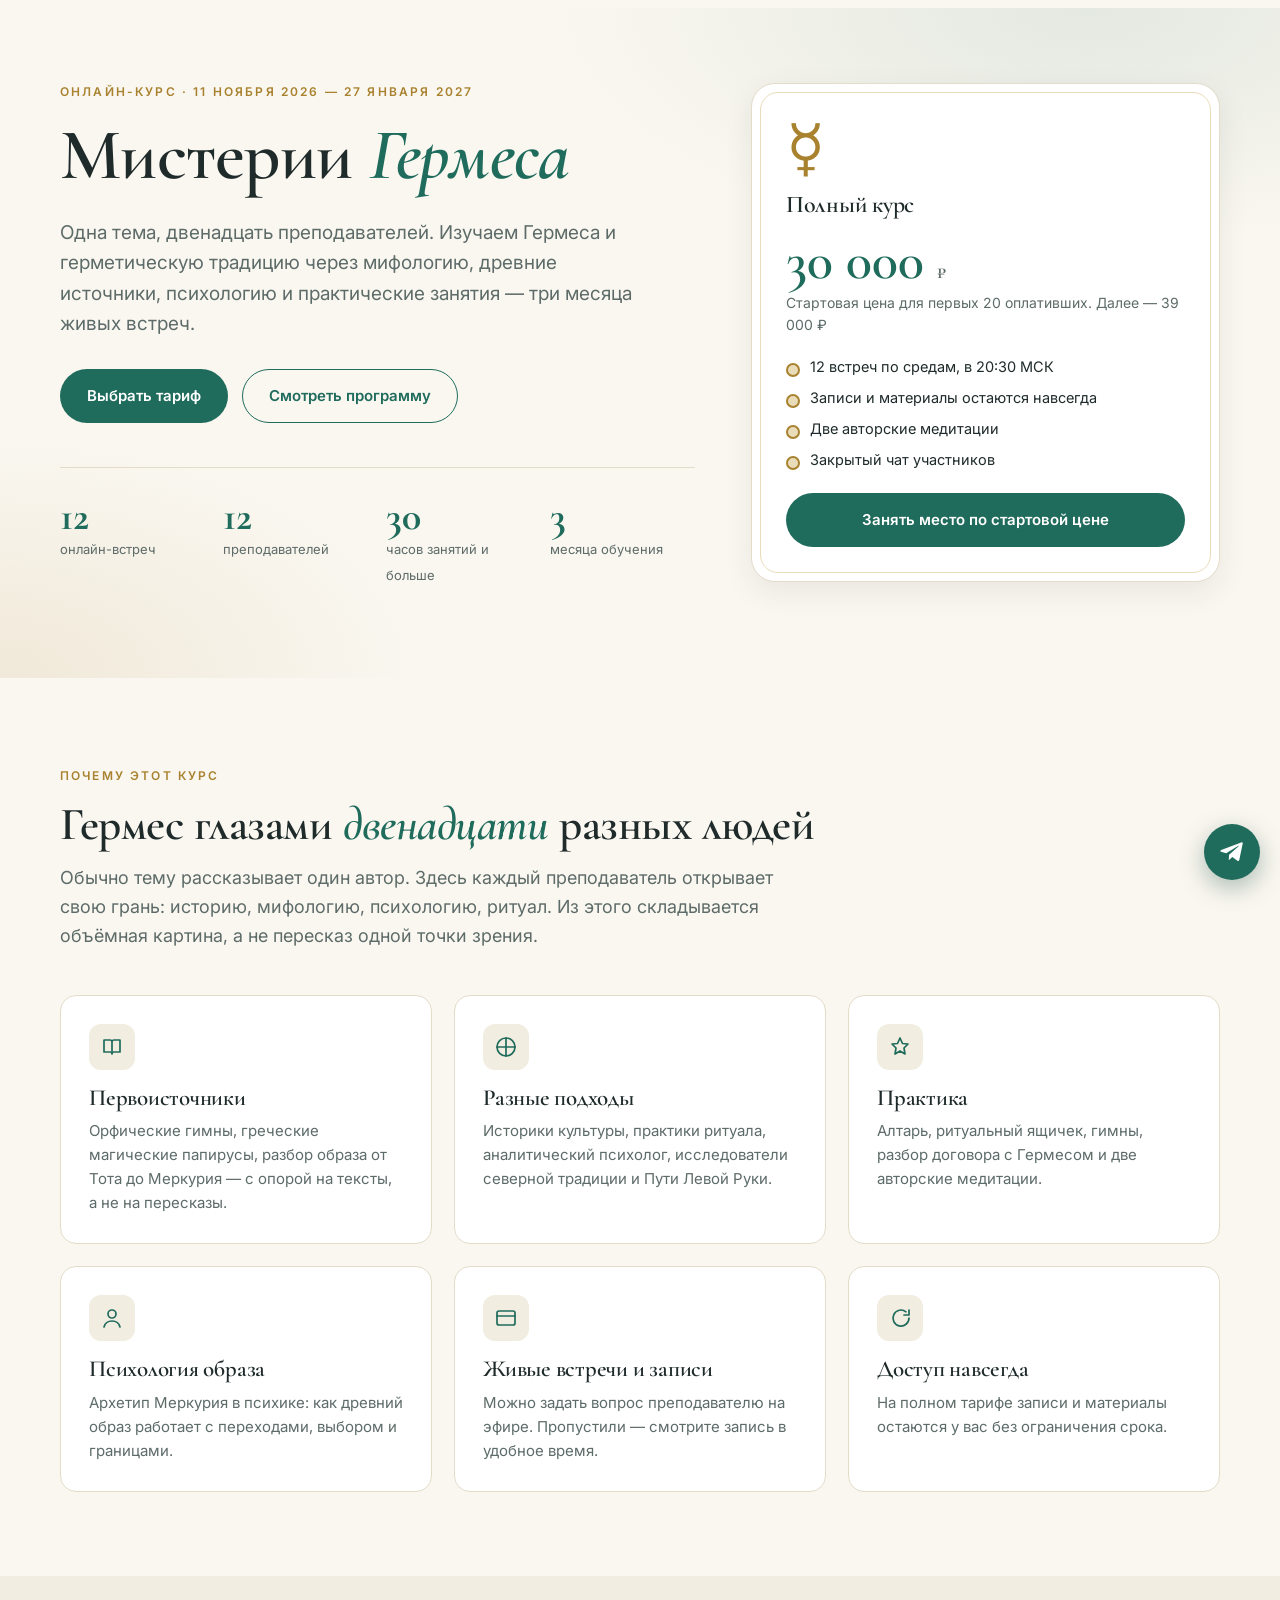
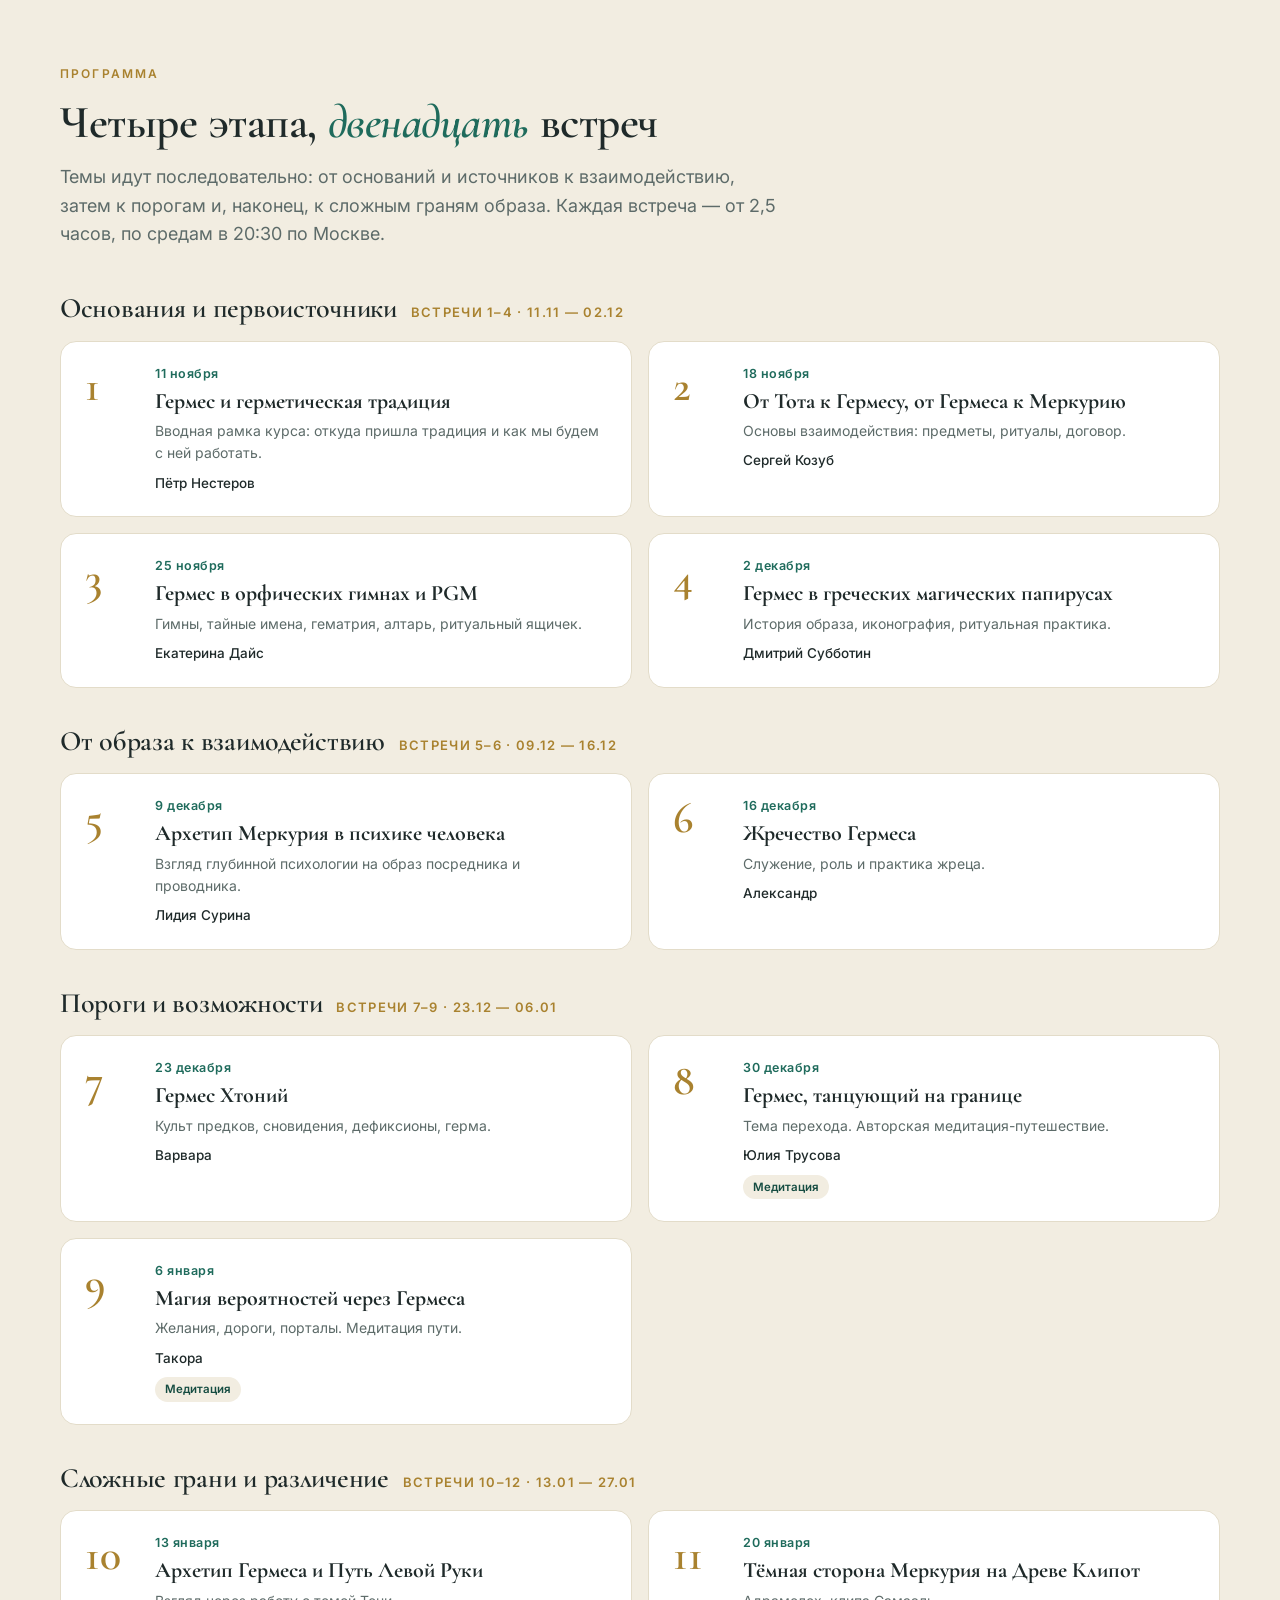
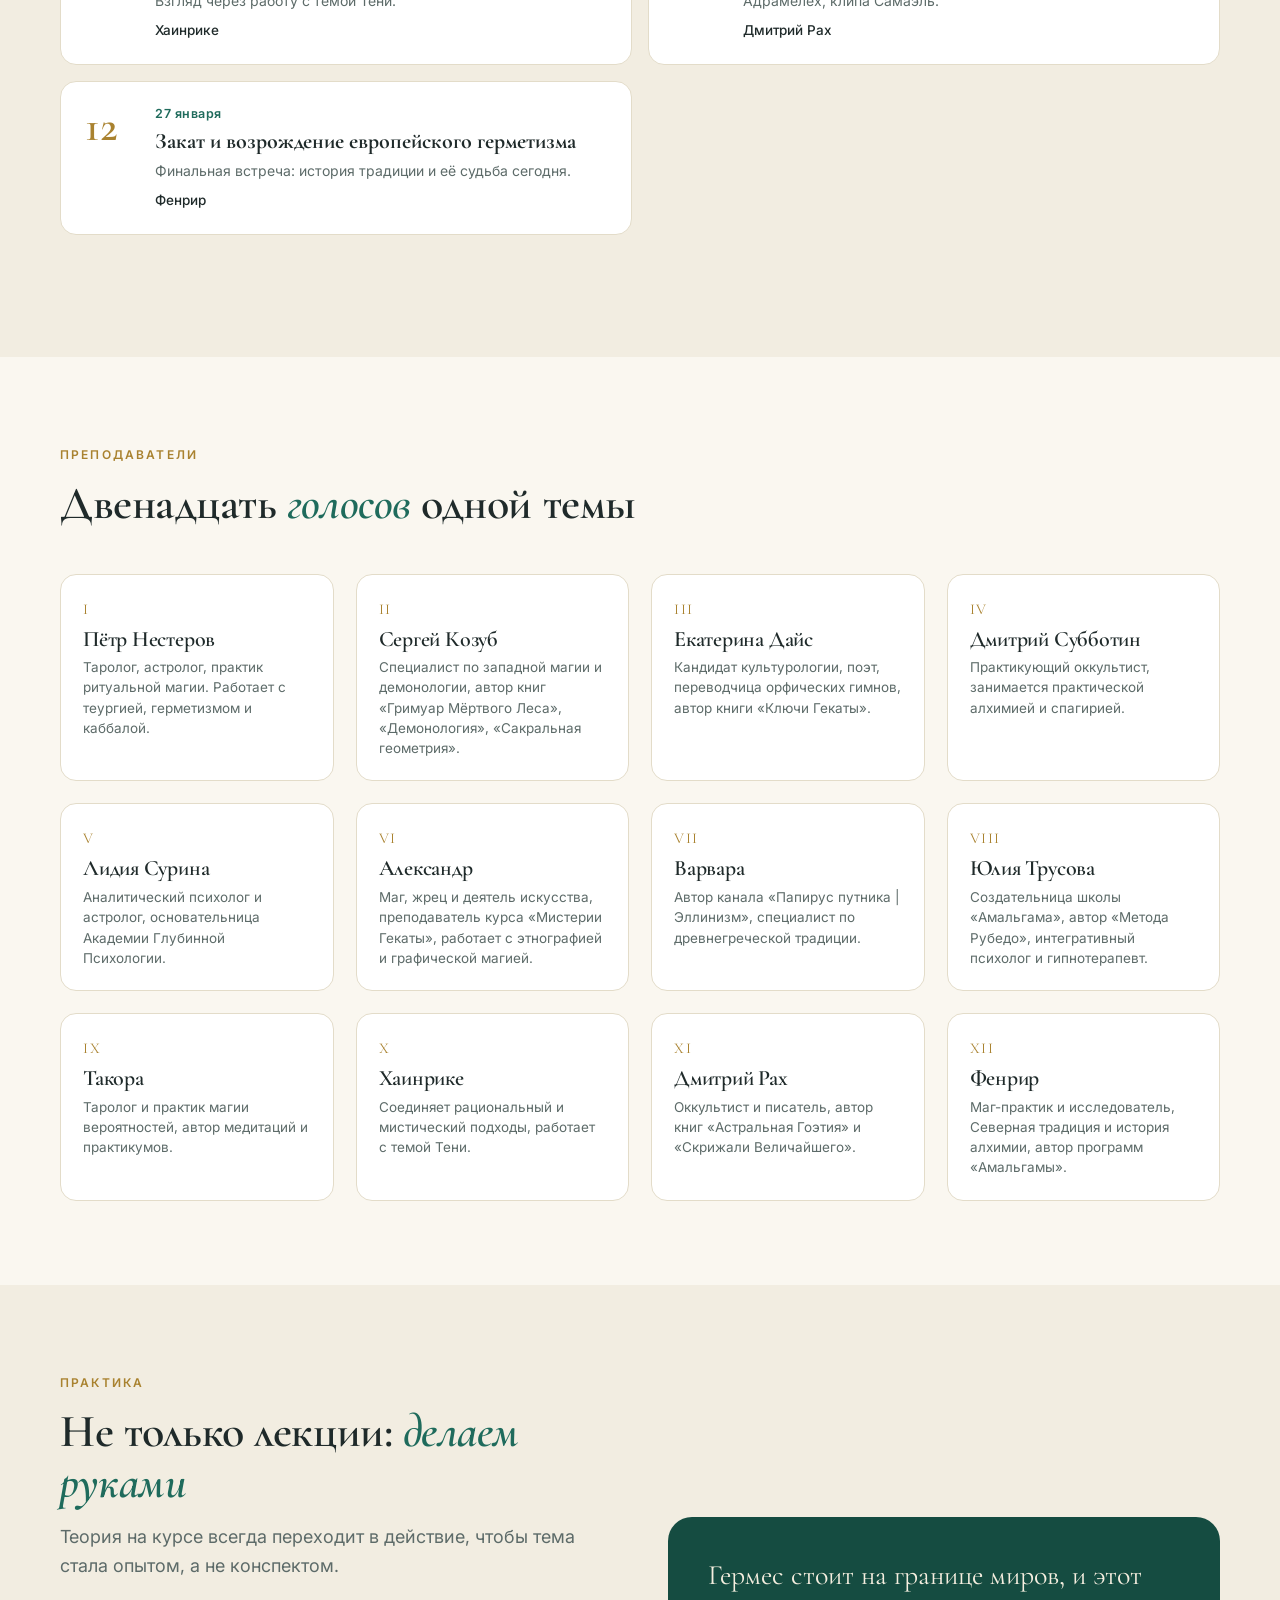
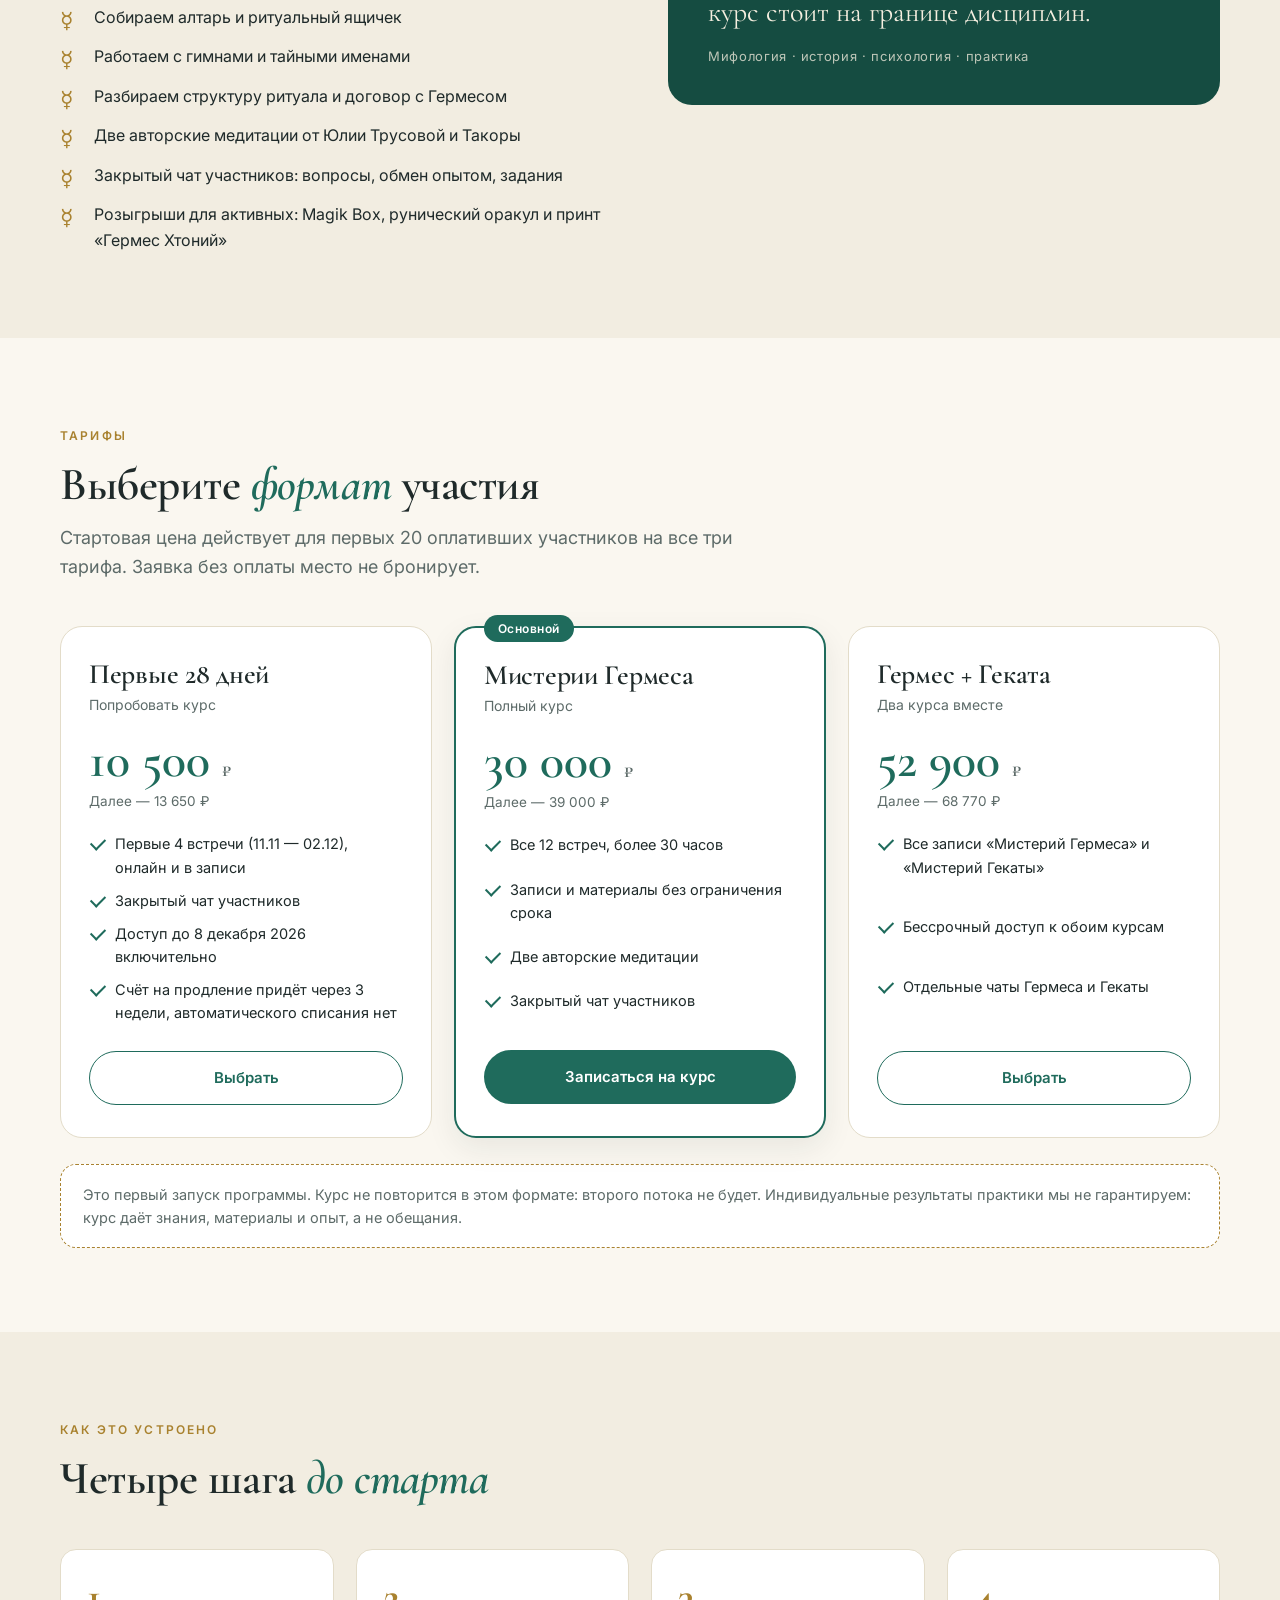
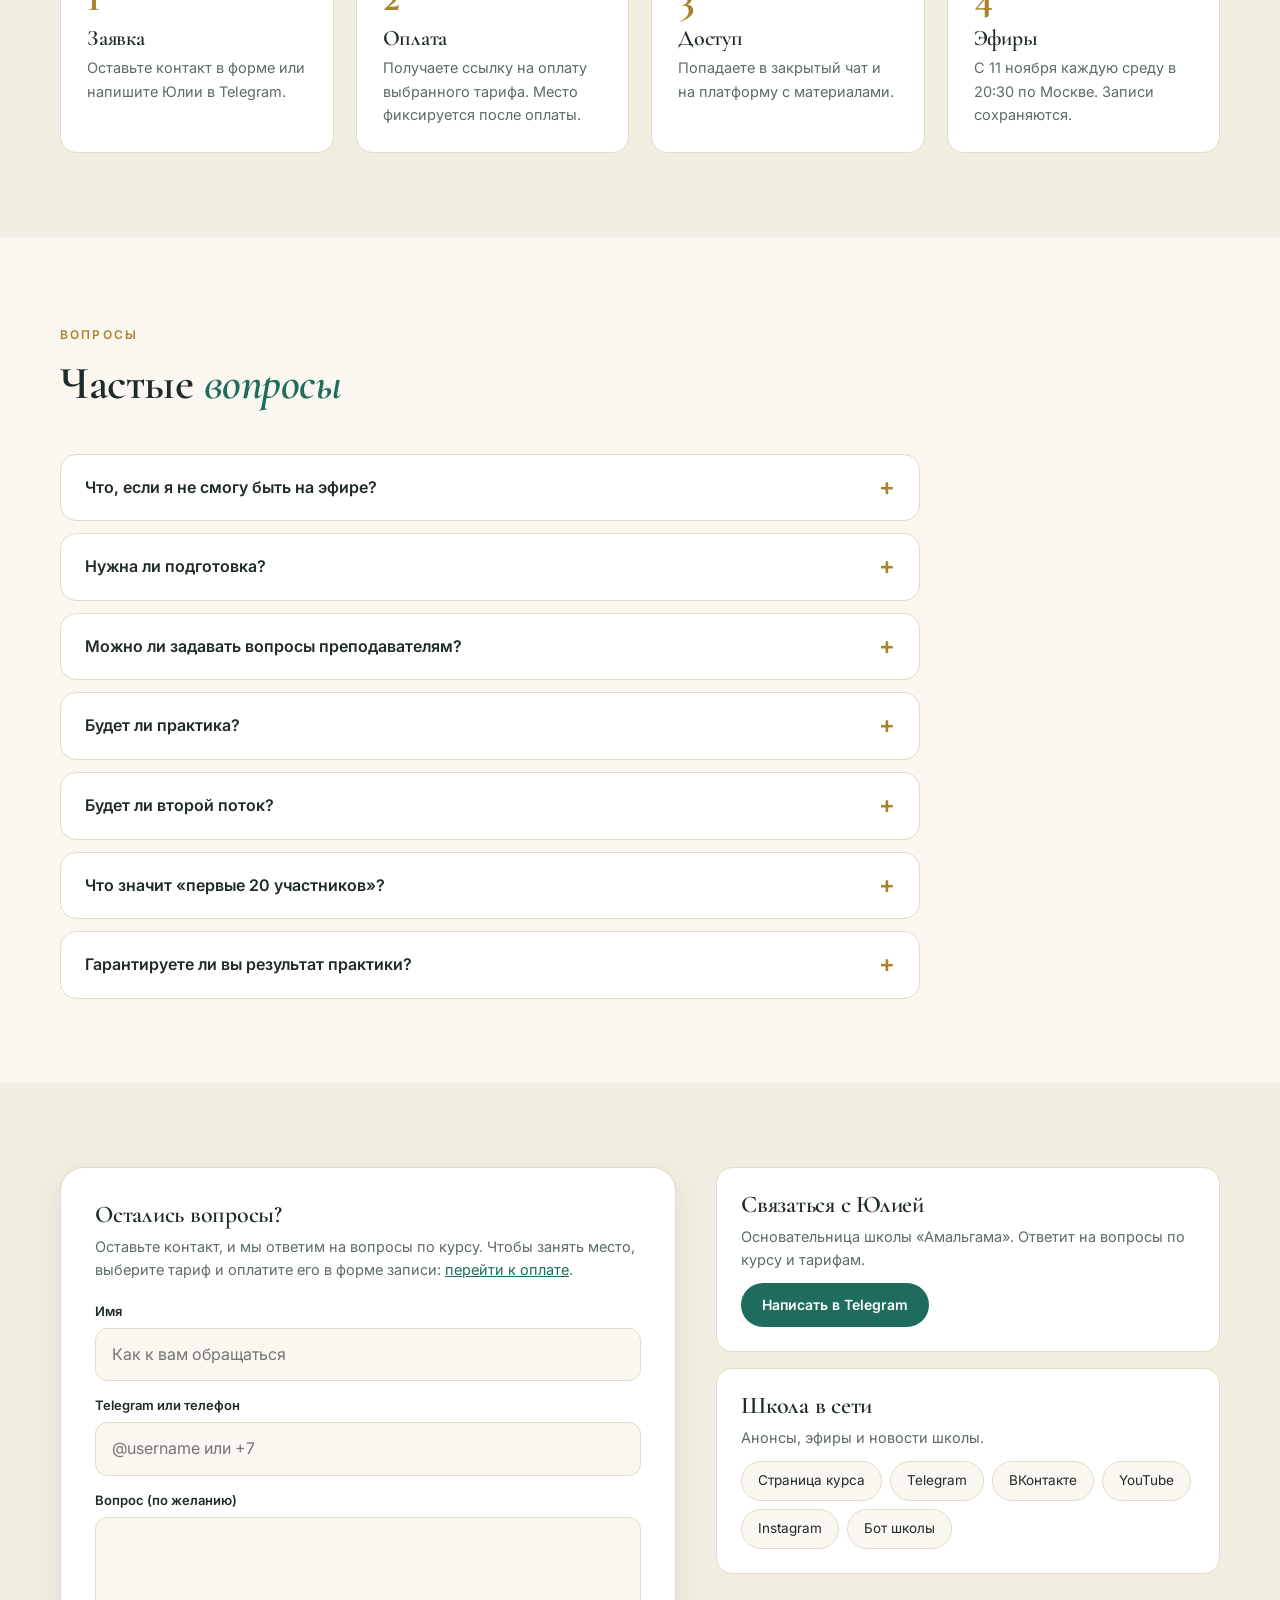
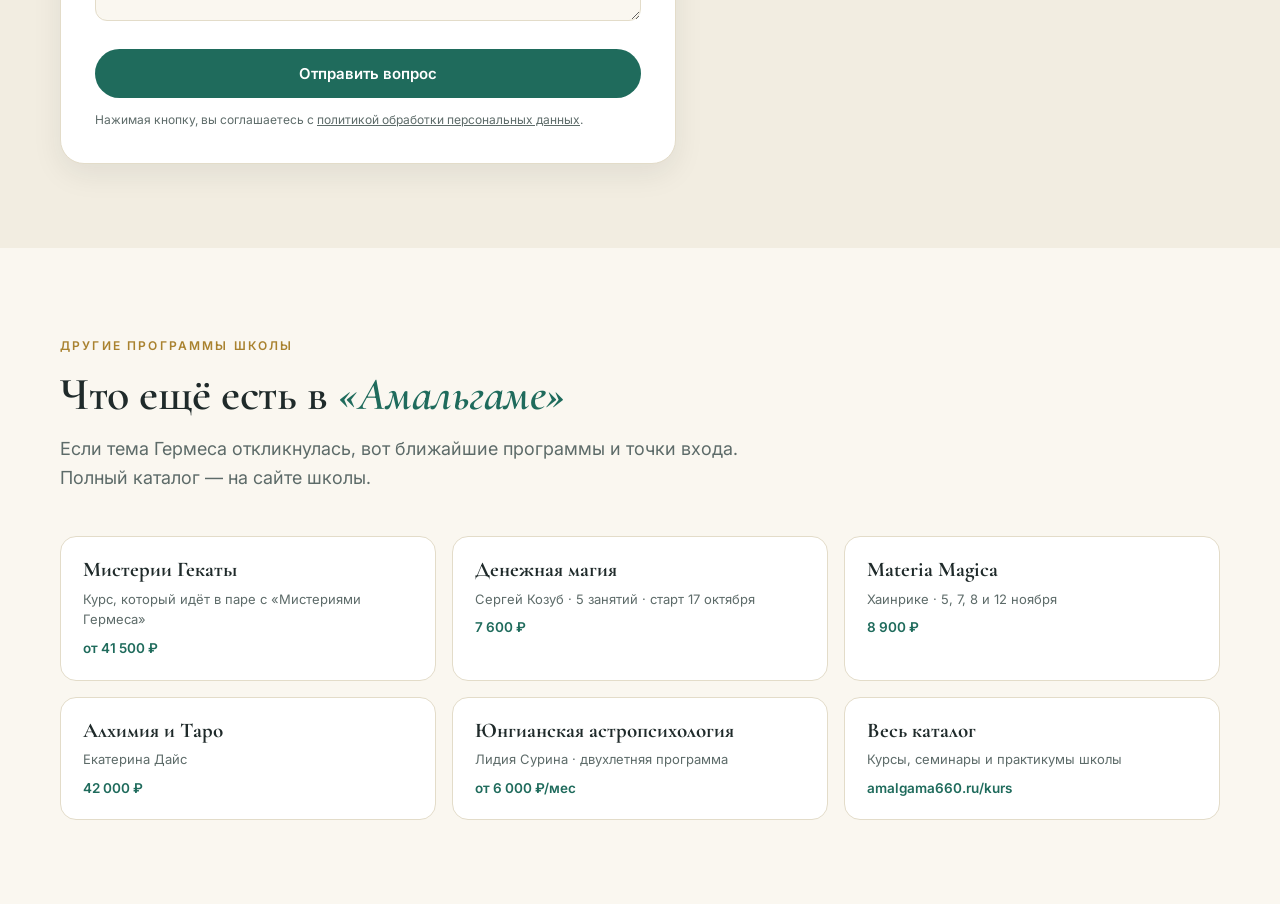
==== commit 3df1514c: "tariff buttons to payment form, Metrika goals" ====
--- a/bez-shapki.html
+++ b/bez-shapki.html
@@ -42,7 +42,7 @@
         <li>Две авторские медитации</li>
         <li>Закрытый чат участников</li>
       </ul>
-      <a href="#contact" class="btn btn--primary">Занять место по стартовой цене</a>
+      <a href="https://amalgama660.ru/Hermes#ltBlock2254969799" class="btn btn--primary" data-goal="hermes_pay_click" target="_blank" rel="noopener">Занять место по стартовой цене</a>
     </div>
   </div>
 </section>
@@ -174,7 +174,7 @@
           <li>Доступ до 8 декабря 2026 включительно</li>
           <li>Счёт на продление придёт через 3 недели, автоматического списания нет</li>
         </ul>
-        <a href="#contact" class="btn btn--ghost" data-tariff="Первые 28 дней — 10 500 ₽">Выбрать</a>
+        <a href="https://amalgama660.ru/Hermes#ltBlock2254969799" class="btn btn--ghost" data-goal="hermes_pay_click" target="_blank" rel="noopener">Выбрать</a>
       </div>
       <div class="tariff tariff--main">
         <span class="tariff__badge">Основной</span>
@@ -188,7 +188,7 @@
           <li>Две авторские медитации</li>
           <li>Закрытый чат участников</li>
         </ul>
-        <a href="#contact" class="btn btn--primary" data-tariff="Полный курс — 30 000 ₽">Записаться на курс</a>
+        <a href="https://amalgama660.ru/Hermes#ltBlock2254969799" class="btn btn--primary" data-goal="hermes_pay_click" target="_blank" rel="noopener">Записаться на курс</a>
       </div>
       <div class="tariff">
         <h3>Гермес + Геката</h3>
@@ -200,7 +200,7 @@
           <li>Бессрочный доступ к обоим курсам</li>
           <li>Отдельные чаты Гермеса и Гекаты</li>
         </ul>
-        <a href="#contact" class="btn btn--ghost" data-tariff="Гермес + Геката — 52 900 ₽">Выбрать</a>
+        <a href="https://amalgama660.ru/Hermes#ltBlock2254969799" class="btn btn--ghost" data-goal="hermes_pay_click" target="_blank" rel="noopener">Выбрать</a>
       </div>
     </div>
     <div class="note">Это первый запуск программы. Курс не повторится в этом формате: второго потока не будет. Индивидуальные результаты практики мы не гарантируем: курс даёт знания, материалы и опыт, а не обещания.</div>
@@ -243,21 +243,13 @@
 <section id="contact" class="alt">
   <div class="container contact__grid">
     <form class="form" id="leadForm" novalidate>
-      <h3>Записаться на курс</h3>
-      <p class="s">Оставьте контакт, мы напишем и пришлём ссылку на оплату. Место фиксируется после оплаты.</p>
+      <h3>Остались вопросы?</h3>
+      <p class="s">Оставьте контакт, и мы ответим на вопросы по курсу. Чтобы занять место, выберите тариф и оплатите его в форме записи: <a href="https://amalgama660.ru/Hermes#ltBlock2254969799" target="_blank" rel="noopener" data-goal="hermes_pay_click" style="color:var(--em);text-decoration:underline">перейти к оплате</a>.</p>
       <div class="field"><label for="f-name">Имя</label><input id="f-name" name="name" type="text" placeholder="Как к вам обращаться" required></div>
       <div class="field"><label for="f-contact">Telegram или телефон</label><input id="f-contact" name="contact" type="text" placeholder="@username или +7" required></div>
-      <div class="field"><label for="f-tariff">Тариф</label>
-        <select id="f-tariff" name="tariff">
-          <option>Полный курс — 30 000 ₽</option>
-          <option>Первые 28 дней — 10 500 ₽</option>
-          <option>Гермес + Геката — 52 900 ₽</option>
-          <option>Нужна консультация</option>
-        </select>
-      </div>
       <div class="field"><label for="f-msg">Вопрос (по желанию)</label><textarea id="f-msg" name="comment" rows="3"></textarea></div>
       <input type="text" name="_gotcha" style="display:none" tabindex="-1" autocomplete="off">
-      <button type="submit" class="btn btn--primary">Отправить заявку</button>
+      <button type="submit" class="btn btn--primary">Отправить вопрос</button>
       <small>Нажимая кнопку, вы соглашаетесь с <a href="privacy.html">политикой обработки персональных данных</a>.</small>
     </form>
     <div>
